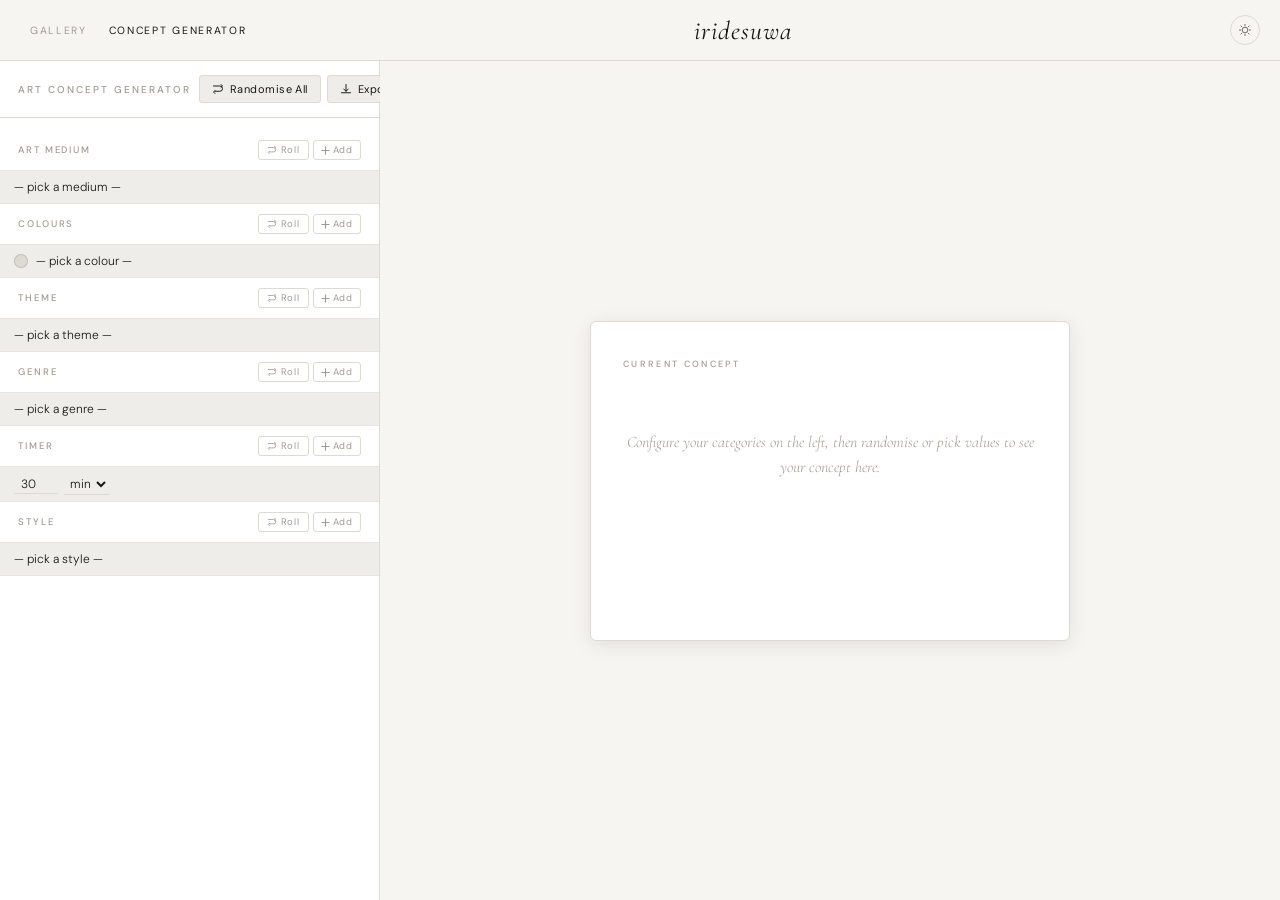
==== concept.html @ 9f4cf4e2 "Add files via upload" ====
<!DOCTYPE html>
<html lang="en" data-theme="light">
<head>
  <meta charset="UTF-8">
  <meta name="viewport" content="width=device-width, initial-scale=1.0">
  <title>iridesuwa — Art Concept Generator</title>
  <link rel="stylesheet" href="css/style.css">
  <link rel="stylesheet" href="css/concept.css">
  <link rel="preconnect" href="https://fonts.googleapis.com">
  <link rel="preconnect" href="https://fonts.gstatic.com" crossorigin>
  <link href="https://fonts.googleapis.com/css2?family=Cormorant+Garamond:ital,wght@0,300;0,400;0,500;1,300;1,400&family=DM+Sans:wght@200;300;400;500&display=swap" rel="stylesheet">
</head>
<body>

  <!-- ═══════════ HEADER ═══════════ -->
  <header class="site-header">
    <div class="header-inner">
      <nav class="site-nav">
        <a href="index.html" class="nav-link">Gallery</a>
        <a href="concept.html" class="nav-link active">Concept Generator</a>
      </nav>
      <div class="logo-wrap">
        <h1 class="site-logo">iridesuwa</h1>
      </div>
      <div class="header-actions">
        <button class="theme-btn" id="themeBtn" title="Toggle dark mode" aria-label="Toggle dark mode">
          <svg class="theme-icon sun-icon" viewBox="0 0 20 20" fill="none">
            <circle cx="10" cy="10" r="4" stroke="currentColor" stroke-width="1.2"/>
            <path d="M10 2v2M10 16v2M2 10h2M16 10h2M4.22 4.22l1.42 1.42M14.36 14.36l1.42 1.42M4.22 15.78l1.42-1.42M14.36 5.64l1.42-1.42" stroke="currentColor" stroke-width="1.2" stroke-linecap="round"/>
          </svg>
          <svg class="theme-icon moon-icon" viewBox="0 0 20 20" fill="none" style="display:none">
            <path d="M17.293 13.293A8 8 0 016.707 2.707a8.001 8.001 0 1010.586 10.586z" stroke="currentColor" stroke-width="1.2" stroke-linecap="round" stroke-linejoin="round"/>
          </svg>
        </button>
      </div>
    </div>
    <div class="header-rule"></div>
  </header>

  <!-- ═══════════ MAIN ═══════════ -->
  <main class="concept-main">

    <!-- ── LEFT: GENERATOR PANEL ── -->
    <aside class="gen-panel">
      <div class="gen-panel-header">
        <span class="gen-panel-title">Art Concept Generator</span>
        <div class="gen-header-actions">
          <button class="panel-btn sm" id="randomiseAllBtn" title="Randomise all categories">
            <svg width="12" height="12" viewBox="0 0 16 16" fill="none"><path d="M2 4h8.5a3.5 3.5 0 013.5 3.5v0a3.5 3.5 0 01-3.5 3.5H4" stroke="currentColor" stroke-width="1.3" stroke-linecap="round"/><path d="M12 2l2 2-2 2M4 10l-2 2 2 2" stroke="currentColor" stroke-width="1.3" stroke-linecap="round" stroke-linejoin="round"/></svg>
            Randomise All
          </button>
          <button class="panel-btn sm" id="downloadJsonBtn" title="Download as JSON">
            <svg width="12" height="12" viewBox="0 0 16 16" fill="none"><path d="M8 2v9M5 8l3 3 3-3" stroke="currentColor" stroke-width="1.3" stroke-linecap="round" stroke-linejoin="round"/><path d="M2 13h12" stroke="currentColor" stroke-width="1.3" stroke-linecap="round"/></svg>
            Export JSON
          </button>
        </div>
      </div>

      <div class="gen-body" id="genBody">
        <!-- Categories are rendered by JS -->
      </div>
    </aside>

    <!-- ── RIGHT: PREVIEW CARD ── -->
    <section class="concept-preview-area">
      <div class="concept-preview-card" id="previewCard">
        <div class="preview-label">Current Concept</div>
        <div class="preview-content" id="previewContent">
          <p class="preview-empty">Configure your categories on the left, then randomise or pick values to see your concept here.</p>
        </div>
        <div class="preview-timer-ring" id="previewTimerRing" style="display:none">
          <svg viewBox="0 0 100 100" class="timer-svg">
            <circle cx="50" cy="50" r="44" class="timer-track"/>
            <circle cx="50" cy="50" r="44" class="timer-fill" id="timerFill"/>
          </svg>
          <div class="timer-text" id="timerText">—</div>
        </div>
      </div>
    </section>

  </main>

  <!-- ═══════════ MEDIUM DETAIL MODAL ═══════════ -->
  <div class="modal-overlay" id="mediumDetailOverlay" style="display:none">
    <div class="modal-box medium-detail-modal">
      <div class="modal-header">
        <span class="panel-title" id="mediumDetailTitle">Medium Details</span>
        <button class="panel-close-btn" id="mediumDetailClose">
          <svg width="16" height="16" viewBox="0 0 16 16" fill="none"><path d="M2 2l12 12M14 2L2 14" stroke="currentColor" stroke-width="1.4" stroke-linecap="round"/></svg>
        </button>
      </div>
      <div class="modal-body medium-detail-body" id="mediumDetailBody">
        <!-- Injected by JS -->
      </div>
    </div>
  </div>

  <script src="js/concept.js" defer></script>
  <script>
    // Theme sync (same as main site)
    const themeBtn = document.getElementById('themeBtn');
    const html = document.documentElement;
    const sunIcon = themeBtn.querySelector('.sun-icon');
    const moonIcon = themeBtn.querySelector('.moon-icon');

    function applyTheme(t) {
      html.dataset.theme = t;
      localStorage.setItem('theme', t);
      if (t === 'dark') { sunIcon.style.display = 'none'; moonIcon.style.display = ''; }
      else { sunIcon.style.display = ''; moonIcon.style.display = 'none'; }
    }
    applyTheme(localStorage.getItem('theme') || 'light');
    themeBtn.addEventListener('click', () => applyTheme(html.dataset.theme === 'dark' ? 'light' : 'dark'));
  </script>
</body>
</html>
---- css/style.css ----
/* ═══════════════════════════════════════════════════════════
   iridesuwa — Artbook Stylesheet  v2
   Museum classic white · A4 page layout · DM Sans body font
═══════════════════════════════════════════════════════════ */

/* ─── TOKENS ─────────────────────────────────────────────── */
:root {
  --bg:           #f7f5f2;
  --bg-2:         #efede9;
  --surface:      #ffffff;
  --surface-2:    #fafaf8;
  --text:         #1a1814;
  --text-mid:     #5c5852;
  --text-faint:   #a09c95;
  --border:       #ddd9d3;
  --border-light: #e8e5e0;
  --accent:       #1a1814;
  --danger:       #b84040;
  --success:      #3a7a52;

  --shadow-sm:    0 1px 3px rgba(0,0,0,0.07);
  --shadow-md:    0 4px 20px rgba(0,0,0,0.09);
  --shadow-lg:    0 12px 48px rgba(0,0,0,0.13);
  --shadow-page:  0 8px 40px rgba(0,0,0,0.12), 0 2px 8px rgba(0,0,0,0.06);

  --font-display: 'Cormorant Garamond', 'Georgia', serif;
  --font-body:    'DM Sans', 'Helvetica Neue', sans-serif;

  --header-h:    60px;
  --nav-h:       52px;
  --radius:      3px;
  --radius-md:   6px;
  --transition:  240ms cubic-bezier(0.4, 0, 0.2, 1);

  /* A4 ratio: 210×297mm → 1:√2 */
  --a4-ratio:    1.4142;
}

[data-theme="dark"] {
  --bg:           #121110;
  --bg-2:         #1a1916;
  --surface:      #1e1c19;
  --surface-2:    #232118;
  --text:         #edeae3;
  --text-mid:     #9a968f;
  --text-faint:   #5a5650;
  --border:       #2c2a26;
  --border-light: #232120;
  --accent:       #edeae3;
  --shadow-sm:    0 1px 3px rgba(0,0,0,0.35);
  --shadow-md:    0 4px 20px rgba(0,0,0,0.55);
  --shadow-lg:    0 12px 48px rgba(0,0,0,0.75);
  --shadow-page:  0 8px 40px rgba(0,0,0,0.6), 0 2px 8px rgba(0,0,0,0.3);
}

/* ─── RESET ─────────────────────────────────────────────── */
*, *::before, *::after { box-sizing: border-box; margin: 0; padding: 0; }
html { font-size: 16px; scroll-behavior: smooth; }

body {
  font-family: var(--font-body);
  font-weight: 300;
  background: var(--bg);
  color: var(--text);
  min-height: 100dvh;
  display: flex;
  flex-direction: column;
  overflow-x: hidden;
  transition: background var(--transition), color var(--transition);
  -webkit-user-select: none;
  user-select: none;
}

img {
  display: block;
  max-width: 100%;
  -webkit-user-drag: none;
  user-drag: none;
  pointer-events: none;
}

button { cursor: pointer; font-family: var(--font-body); }
input, textarea, select { font-family: var(--font-body); }

/* ─── HEADER ─────────────────────────────────────────────── */
.site-header {
  position: sticky;
  top: 0;
  z-index: 100;
  background: var(--bg);
  transition: background var(--transition);
}

.header-inner {
  display: flex;
  align-items: center;
  height: var(--header-h);
  padding: 0 20px;
  gap: 12px;
}

.site-tagline {
  font-family: var(--font-body);
  font-size: 9.5px;
  font-weight: 400;
  letter-spacing: 0.22em;
  text-transform: uppercase;
  color: var(--text-faint);
  transition: color var(--transition);
  white-space: nowrap;
}

.logo-wrap {
  flex: 1;
  display: flex;
  align-items: center;
  justify-content: center;
  position: relative;
}

.site-logo {
  font-family: var(--font-display);
  font-size: 26px;
  font-weight: 400;
  font-style: italic;
  letter-spacing: 0.04em;
  color: var(--text);
  cursor: default;
  transition: color var(--transition);
  text-align: center;
  user-select: none;
}

.header-rule {
  height: 1px;
  background: var(--border);
  transition: background var(--transition);
}

.header-actions {
  display: flex;
  align-items: center;
  justify-content: flex-end;
  gap: 8px;
}

/* Theme toggle */
.theme-btn {
  background: none;
  border: 1px solid var(--border);
  border-radius: 50%;
  width: 30px;
  height: 30px;
  display: flex;
  align-items: center;
  justify-content: center;
  color: var(--text-mid);
  transition: all var(--transition);
}
.theme-btn:hover { border-color: var(--text-mid); color: var(--text); }
.theme-icon { width: 14px; height: 14px; }

.settings-btn {
  background: none;
  border: 1px solid var(--border);
  border-radius: 50%;
  width: 30px;
  height: 30px;
  display: flex;
  align-items: center;
  justify-content: center;
  color: var(--text-mid);
  transition: all var(--transition);
}
.settings-btn:hover { border-color: var(--text-mid); color: var(--text); }

/* ─── MAIN AREA ───────────────────────────────────────────── */
.artbook-wrap {
  flex: 1;
  display: flex;
  align-items: center;
  justify-content: center;
  padding: 20px 24px 16px;
  min-height: 0;
  overflow: hidden;
}

/* ─── STATES ─────────────────────────────────────────────── */
.loading-state, .empty-state {
  display: flex;
  align-items: center;
  justify-content: center;
  flex: 1;
}
.loading-ring {
  width: 28px;
  height: 28px;
  border: 1.5px solid var(--border);
  border-top-color: var(--text-mid);
  border-radius: 50%;
  animation: spin 0.85s linear infinite;
}
@keyframes spin { to { transform: rotate(360deg); } }

.empty-text {
  font-family: var(--font-display);
  font-style: italic;
  font-size: 20px;
  color: var(--text-faint);
}

/* ─── A4 PAGE LAYOUT ─────────────────────────────────────── */
.page-area {
  display: flex;
  flex-direction: column;
  align-items: center;
  width: 100%;
  height: 100%;
}

.page-label-row {
  width: 100%;
  max-width: var(--a4-max, 680px);
  display: flex;
  align-items: center;
  margin-bottom: 8px;
  padding-left: 2px;
}

.page-label-num {
  font-family: var(--font-body);
  font-size: 10px;
  font-weight: 400;
  letter-spacing: 0.14em;
  color: var(--text-faint);
}

/* A4 frame — maintains aspect ratio, never clips */
.a4-frame {
  background: var(--surface);
  box-shadow: var(--shadow-page);
  position: relative;
  width: 100%;
  /* A4 ratio via aspect-ratio; fallback via max dimensions */
  aspect-ratio: 1 / 1.4142;
  max-height: calc(100dvh - var(--header-h) - var(--nav-h) - 80px);
  max-width: calc((100dvh - var(--header-h) - var(--nav-h) - 80px) / 1.4142);
  transition: background var(--transition), box-shadow var(--transition);
  overflow: hidden;
}

/* Page is always sized to fill the A4 frame */
.page-stage {
  position: absolute;
  inset: 0;
}

/* ─── PAGE COMPONENT ─────────────────────────────────────── */
.art-page {
  position: absolute;
  inset: 0;
  display: flex;
  flex-direction: column;
  overflow: hidden;
  background: var(--surface);
  transition: background var(--transition);
}

.art-page.entering-forward { animation: slideInR 0.42s cubic-bezier(0.4,0,0.2,1) forwards; }
.art-page.leaving-forward  { animation: slideOutL 0.42s cubic-bezier(0.4,0,0.2,1) forwards; }
.art-page.entering-back    { animation: slideInL 0.42s cubic-bezier(0.4,0,0.2,1) forwards; }
.art-page.leaving-back     { animation: slideOutR 0.42s cubic-bezier(0.4,0,0.2,1) forwards; }

@keyframes slideOutL { from{transform:translateX(0);opacity:1} to{transform:translateX(-32px);opacity:0} }
@keyframes slideInR  { from{transform:translateX(32px);opacity:0} to{transform:translateX(0);opacity:1} }
@keyframes slideOutR { from{transform:translateX(0);opacity:1} to{transform:translateX(32px);opacity:0} }
@keyframes slideInL  { from{transform:translateX(-32px);opacity:0} to{transform:translateX(0);opacity:1} }

/* ─── LAYOUT: FLOOD ──────────────────────────────────────── */
.layout-flood { padding: 0; }
.layout-flood .artwork-flood { flex: 1; position: relative; overflow: hidden; }
.layout-flood .artwork-flood img { width: 100%; height: 100%; object-fit: cover; }
.layout-flood .flood-caption {
  position: absolute; bottom: 0; left: 0; right: 0;
  padding: 24px 28px;
  display: flex;
  flex-direction: column;
  align-items: flex-start;
  gap: 6px;
}

/* Each line gets its own tight box that hugs the text.
   JS samples the image beneath and sets --flood-fg / --flood-bg
   on the .artwork-flood element after the image loads. */
.layout-flood .flood-caption .art-title,
.layout-flood .flood-caption .art-meta {
  display: inline;
  /* box-decoration-break lets the bg wrap across line breaks */
  -webkit-box-decoration-break: clone;
  box-decoration-break: clone;
  padding: 3px 8px;
  line-height: 1.55;
  background-color: var(--flood-bg, rgba(255,255,255,0.92));
  color:            var(--flood-fg, #1a1814);
  transition: background-color 0.25s, color 0.25s;
}
.layout-flood .flood-caption .art-title {
  font-family: var(--font-display);
  font-size: clamp(15px, 2.6vw, 24px);
  font-weight: 400;
  font-style: italic;
}
.layout-flood .flood-caption .art-meta {
  font-size: 8.5px;
  font-weight: 400;
  letter-spacing: 0.2em;
  text-transform: uppercase;
}

/* ─── LAYOUT: LARGE ──────────────────────────────────────── */
.layout-large {
  align-items: center;
  justify-content: center;
  padding: clamp(20px, 5%, 48px);
  gap: 20px;
}
.layout-large .artwork-large {
  display: flex;
  flex-direction: column;
  align-items: center;
  gap: 16px;
  max-height: 100%;
  width: 100%;
  min-height: 0;
}
.layout-large .artwork-large .img-shield {
  flex: 1;
  min-height: 0;
  max-height: 78%;
  display: flex;
  align-items: center;
  justify-content: center;
}
.layout-large .artwork-large img {
  max-height: 100%;
  max-width: 100%;
  object-fit: contain;
  box-shadow: var(--shadow-md);
}
.layout-large .art-caption-block { text-align: center; flex-shrink: 0; }

/* ─── LAYOUT: MEDIUM (1–2 images) ───────────────────────── */
.layout-medium {
  padding: clamp(16px, 4%, 40px) clamp(20px, 6%, 56px);
  gap: 20px;
  justify-content: center;
}
.artwork-medium {
  display: grid;
  grid-template-columns: auto 1fr;
  gap: 20px;
  flex: 1;
  min-height: 0;
  align-items: center;
}
.artwork-medium.text-left { direction: rtl; }
.artwork-medium.text-left > * { direction: ltr; }
.artwork-medium .img-col { position: relative; min-height: 0; display: flex; flex-direction: column; align-items: center; justify-content: center; }
.artwork-medium .img-col img { max-height: 36vh; width: 100%; object-fit: contain; box-shadow: var(--shadow-sm); }
.artwork-medium .text-col { display: flex; flex-direction: column; justify-content: center; gap: 10px; padding: 4px 0; }

/* ─── LAYOUT: SMALL (1–4 images) ────────────────────────── */
.layout-small {
  padding: clamp(12px, 3%, 32px) clamp(16px, 5%, 48px);
  gap: 12px;
  justify-content: center;
}
.artwork-small {
  display: grid;
  grid-template-columns: auto 1fr;
  gap: 12px;
  flex: 1;
  min-height: 0;
  align-items: center;
}
.artwork-small.text-left { direction: rtl; }
.artwork-small.text-left > * { direction: ltr; }
.artwork-small .img-col { display: flex; flex-direction: column; align-items: center; }
.artwork-small .img-col img { max-height: 20vh; width: 100%; object-fit: contain; box-shadow: var(--shadow-sm); }
.artwork-small .text-col { display: flex; flex-direction: column; justify-content: center; gap: 6px; }

/* ─── CAPTION / META SHARED ──────────────────────────────── */
.art-title {
  font-family: var(--font-display);
  font-size: clamp(15px, 2.5vw, 22px);
  font-weight: 400;
  font-style: italic;
  color: var(--text);
  line-height: 1.2;
  transition: color var(--transition);
}
/* Smaller title for medium / small layouts */
.art-title--small {
  font-size: clamp(11px, 1.6vw, 15px);
}
.art-meta {
  font-size: 9px;
  font-weight: 400;
  letter-spacing: 0.2em;
  text-transform: uppercase;
  color: var(--text-faint);
  transition: color var(--transition);
}
.art-desc {
  font-size: clamp(10px, 1.2vw, 12px);
  font-weight: 300;
  line-height: 1.75;
  color: var(--text-mid);
  transition: color var(--transition);
}
.art-caption-block { display: flex; flex-direction: column; gap: 5px; }

/* Caption under image in medium/small — always visible */
.img-col { flex-direction: column; }
.img-col-caption {
  display: flex;
  flex-direction: column;
  gap: 3px;
  padding-top: 6px;
  text-align: center;
}

/* text-col holds description only — visible on all screen sizes */

.img-shield { position: relative; display: inline-flex; align-items: center; justify-content: center; }
.img-shield::after { content: ''; position: absolute; inset: 0; z-index: 2; cursor: default; }

/* ─── NAVIGATION ─────────────────────────────────────────── */
.book-nav {
  height: var(--nav-h);
  display: flex;
  align-items: center;
  justify-content: center;
  gap: 28px;
  border-top: 1px solid var(--border);
  background: var(--bg);
  transition: background var(--transition), border-color var(--transition);
  flex-shrink: 0;
}

.nav-arrow {
  background: none;
  border: none;
  color: var(--text-mid);
  width: 36px;
  height: 36px;
  border-radius: 50%;
  display: flex;
  align-items: center;
  justify-content: center;
  transition: color var(--transition), background var(--transition);
}
.nav-arrow:hover { color: var(--text); background: var(--bg-2); }
.nav-arrow:disabled { color: var(--border); cursor: not-allowed; background: none; }

.page-counter {
  font-family: var(--font-body);
  font-size: 11px;
  font-weight: 400;
  letter-spacing: 0.16em;
  color: var(--text-faint);
  display: flex;
  align-items: center;
  gap: 6px;
  min-width: 64px;
  justify-content: center;
}
.counter-sep { opacity: 0.4; }

/* ─── ADMIN OVERLAY ──────────────────────────────────────── */
.admin-overlay {
  display: none;
  position: fixed;
  inset: 0;
  z-index: 1000;
  background: rgba(0,0,0,0.35);
  backdrop-filter: blur(3px);
  animation: fadeIn 0.2s ease;
}
.admin-overlay.open { display: flex; align-items: flex-start; justify-content: flex-end; }
@keyframes fadeIn { from{opacity:0} to{opacity:1} }

.admin-panel {
  width: min(440px, 96vw);
  height: 100dvh;
  background: var(--surface);
  box-shadow: var(--shadow-lg);
  display: flex;
  flex-direction: column;
  animation: slideInRight 0.28s cubic-bezier(0.4,0,0.2,1);
  transition: background var(--transition);
  overflow: hidden;
}
@keyframes slideInRight { from{transform:translateX(100%)} to{transform:translateX(0)} }

.admin-screen { display: flex; flex-direction: column; height: 100%; min-height: 0; }

/* ─── PANEL HEADER ───────────────────────────────────────── */
.panel-header {
  display: flex;
  align-items: center;
  justify-content: space-between;
  padding: 18px 20px;
  border-bottom: 1px solid var(--border);
  flex-shrink: 0;
}
.panel-title {
  font-family: var(--font-display);
  font-size: 17px;
  font-weight: 400;
  font-style: italic;
  color: var(--text);
}
.panel-header-right { display: flex; align-items: center; gap: 8px; }

.panel-close-btn {
  background: none;
  border: none;
  color: var(--text-faint);
  width: 28px;
  height: 28px;
  border-radius: 50%;
  display: flex;
  align-items: center;
  justify-content: center;
  transition: all var(--transition);
}
.panel-close-btn:hover { background: var(--bg-2); color: var(--text); }

.icon-tool-btn {
  background: none;
  border: 1px solid var(--border);
  border-radius: var(--radius);
  color: var(--text-mid);
  width: 28px;
  height: 28px;
  display: flex;
  align-items: center;
  justify-content: center;
  transition: all var(--transition);
  flex-shrink: 0;
}
.icon-tool-btn:hover { border-color: var(--text-mid); color: var(--text); background: var(--bg-2); }
.icon-tool-btn.ml4 { margin-left: 4px; }

/* ─── AUTOSAVE BAR ───────────────────────────────────────── */
.autosave-bar {
  display: flex;
  align-items: center;
  gap: 6px;
  padding: 8px 20px;
  background: var(--bg-2);
  border-bottom: 1px solid var(--border-light);
  flex-shrink: 0;
  min-height: 34px;
}
.autosave-dot {
  width: 6px;
  height: 6px;
  border-radius: 50%;
  background: var(--text-faint);
  flex-shrink: 0;
  transition: background 0.3s;
}
.autosave-dot.saving { background: #c08840; animation: pulse 1s ease-in-out infinite; }
.autosave-dot.saved  { background: var(--success); }
.autosave-dot.error  { background: var(--danger); }
@keyframes pulse { 0%,100%{opacity:1} 50%{opacity:0.4} }
.autosave-label {
  font-size: 10.5px;
  font-weight: 400;
  letter-spacing: 0.06em;
  color: var(--text-faint);
}

/* ─── AUTH BODY ──────────────────────────────────────────── */
.auth-body {
  padding: 28px 24px;
  display: flex;
  flex-direction: column;
  gap: 16px;
}
.auth-intro {
  font-size: 13px;
  font-weight: 300;
  color: var(--text-mid);
  line-height: 1.6;
}
.field-group { display: flex; flex-direction: column; gap: 12px; }

.auth-error {
  font-size: 12px;
  color: var(--danger);
  min-height: 16px;
  text-align: center;
  font-weight: 400;
}

/* ─── EDITOR BODY ────────────────────────────────────────── */
.editor-body {
  flex: 1;
  display: flex;
  flex-direction: column;
  min-height: 0;
  overflow: hidden;
}

.pages-header {
  display: flex;
  align-items: center;
  justify-content: space-between;
  padding: 12px 20px;
  border-bottom: 1px solid var(--border);
  flex-shrink: 0;
}
.section-label {
  font-size: 10px;
  font-weight: 500;
  letter-spacing: 0.18em;
  text-transform: uppercase;
  color: var(--text-faint);
}

/* ─── PAGES ACCORDION ────────────────────────────────────── */
.pages-accordion {
  flex: 1;
  overflow-y: auto;
  overflow-x: hidden;
}
.pages-accordion::-webkit-scrollbar { width: 4px; }
.pages-accordion::-webkit-scrollbar-track { background: transparent; }
.pages-accordion::-webkit-scrollbar-thumb { background: var(--border); border-radius: 4px; }

/* ─── PAGE FOLDER ────────────────────────────────────────── */
.page-folder {
  border-bottom: 1px solid var(--border-light);
}

.page-folder-header {
  display: flex;
  align-items: center;
  justify-content: space-between;
  width: 100%;
  padding: 11px 16px 11px 14px;
  background: var(--bg-2);
  cursor: pointer;
  transition: background var(--transition);
  gap: 8px;
  user-select: none;
}
.page-folder-header:hover { background: var(--bg); }
.page-folder.open .page-folder-header { background: var(--surface-2); }

.pf-left { display: flex; align-items: center; gap: 8px; flex: 1; min-width: 0; }
.pf-chevron { color: var(--text-faint); transition: transform var(--transition); flex-shrink: 0; }
.page-folder.open .pf-chevron { transform: rotate(90deg); }
.pf-num {
  font-size: 12px;
  font-weight: 400;
  letter-spacing: 0.06em;
  color: var(--text-mid);
  white-space: nowrap;
}
.pf-right { display: flex; align-items: center; gap: 6px; flex-shrink: 0; }

.page-folder-body { display: none; padding: 0; }
.page-folder.open .page-folder-body { display: block; }

/* Layout select inside page folder header */
.layout-select {
  font-family: var(--font-body);
  font-size: 11px;
  font-weight: 400;
  background: var(--bg-2);
  border: 1px solid var(--border);
  border-radius: var(--radius);
  color: var(--text-mid);
  padding: 4px 6px;
  cursor: pointer;
  outline: none;
  transition: border-color var(--transition);
  max-width: 120px;
}
.layout-select:focus { border-color: var(--text-mid); }

/* Artwork rows inside folder */
.page-artworks-list {
  padding: 8px 14px 4px;
  display: flex;
  flex-direction: column;
  gap: 5px;
}

.artwork-row {
  display: flex;
  align-items: center;
  gap: 9px;
  padding: 7px 9px;
  border-radius: var(--radius);
  background: var(--bg-2);
  border: 1px solid var(--border-light);
  transition: background var(--transition);
}
.artwork-row:hover { background: var(--bg); }
.artwork-row-thumb {
  width: 38px;
  height: 30px;
  object-fit: cover;
  border-radius: 2px;
  flex-shrink: 0;
  background: var(--border-light);
}
.artwork-row-info { flex: 1; min-width: 0; overflow: hidden; }
.artwork-row-title {
  font-size: 11.5px;
  font-weight: 400;
  color: var(--text);
  white-space: nowrap;
  overflow: hidden;
  text-overflow: ellipsis;
}
.artwork-row-sub {
  font-size: 10px;
  color: var(--text-faint);
  white-space: nowrap;
  overflow: hidden;
  text-overflow: ellipsis;
  margin-top: 1px;
}

.add-artwork-btn {
  display: flex;
  align-items: center;
  justify-content: center;
  gap: 6px;
  width: calc(100% - 28px);
  margin: 6px 14px 12px;
  background: none;
  border: 1px dashed var(--border);
  border-radius: var(--radius);
  color: var(--text-faint);
  font-family: var(--font-body);
  font-size: 11px;
  font-weight: 400;
  letter-spacing: 0.06em;
  padding: 7px;
  text-align: center;
  cursor: pointer;
  transition: all var(--transition);
}
.add-artwork-btn:hover { border-color: var(--text-mid); color: var(--text-mid); background: var(--bg-2); }
.add-artwork-btn svg { color: inherit; }

/* ─── PANEL INPUTS ───────────────────────────────────────── */
.panel-input {
  background: var(--bg-2);
  border: 1px solid var(--border);
  border-radius: var(--radius);
  color: var(--text);
  font-family: var(--font-body);
  font-size: 13px;
  font-weight: 300;
  padding: 9px 12px;
  width: 100%;
  outline: none;
  transition: border-color var(--transition), background var(--transition);
}
.panel-input:focus { border-color: var(--text-mid); background: var(--surface); }
.panel-input.textarea { resize: vertical; min-height: 72px; }
select.panel-input { cursor: pointer; }

/* ─── FIELD LABEL ────────────────────────────────────────── */
.field-label {
  font-size: 10px;
  font-weight: 500;
  letter-spacing: 0.14em;
  text-transform: uppercase;
  color: var(--text-faint);
  display: flex;
  flex-direction: column;
  gap: 5px;
}

/* ─── INPUT ROW (password eye) ───────────────────────────── */
.input-row { display: flex; align-items: center; gap: 6px; }
.input-row .panel-input { flex: 1; }

.eye-btn {
  flex-shrink: 0;
  width: 34px;
  height: 34px;
  background: var(--bg-2);
  border: 1px solid var(--border);
  border-radius: var(--radius);
  color: var(--text-faint);
  display: flex;
  align-items: center;
  justify-content: center;
  transition: all var(--transition);
}
.eye-btn:hover { color: var(--text-mid); border-color: var(--text-faint); }
.eye-icon { width: 15px; height: 15px; }

/* ─── PANEL BUTTONS ──────────────────────────────────────── */
.panel-btn {
  background: var(--bg-2);
  border: 1px solid var(--border);
  border-radius: var(--radius);
  color: var(--text);
  font-family: var(--font-body);
  font-size: 12px;
  font-weight: 400;
  letter-spacing: 0.04em;
  padding: 9px 18px;
  transition: all var(--transition);
  white-space: nowrap;
  display: inline-flex;
  align-items: center;
  gap: 6px;
}
.panel-btn:hover { border-color: var(--text-mid); background: var(--bg); }
.panel-btn.primary { background: var(--text); color: var(--bg); border-color: var(--text); }
.panel-btn.primary:hover { opacity: 0.82; }
.panel-btn.danger { background: var(--danger); color: #fff; border-color: var(--danger); }
.panel-btn.danger:hover { opacity: 0.85; }
.panel-btn.sm { font-size: 11px; padding: 6px 12px; }

.icon-btn {
  background: none;
  border: none;
  color: var(--text-faint);
  width: 24px;
  height: 24px;
  border-radius: 50%;
  display: flex;
  align-items: center;
  justify-content: center;
  transition: all var(--transition);
  flex-shrink: 0;
}
.icon-btn:hover { background: var(--bg-2); color: var(--text); }

.link-btn {
  background: none;
  border: none;
  color: var(--text-mid);
  font-family: inherit;
  font-size: inherit;
  font-weight: inherit;
  text-decoration: underline;
  text-underline-offset: 2px;
  padding: 0;
  cursor: pointer;
}
.link-btn:hover { color: var(--text); }

/* ─── MODAL OVERLAY ──────────────────────────────────────── */
.modal-overlay {
  position: fixed;
  inset: 0;
  z-index: 1100;
  background: rgba(0,0,0,0.45);
  backdrop-filter: blur(5px);
  display: flex;
  align-items: center;
  justify-content: center;
  padding: 16px;
  animation: fadeIn 0.18s ease;
}

.modal-box {
  background: var(--surface);
  border-radius: var(--radius-md);
  box-shadow: var(--shadow-lg);
  animation: scaleIn 0.22s cubic-bezier(0.4,0,0.2,1);
  display: flex;
  flex-direction: column;
  max-height: 90dvh;
  overflow: hidden;
}
@keyframes scaleIn { from{transform:scale(0.96);opacity:0} to{transform:scale(1);opacity:1} }

.modal-header {
  display: flex;
  align-items: center;
  justify-content: space-between;
  padding: 18px 20px;
  border-bottom: 1px solid var(--border);
  flex-shrink: 0;
}

.modal-body {
  padding: 20px;
  overflow-y: auto;
  overflow-x: hidden;
}

.modal-footer {
  display: flex;
  align-items: center;
  justify-content: flex-end;
  gap: 8px;
  padding: 14px 20px;
  border-top: 1px solid var(--border);
  flex-shrink: 0;
}

/* ─── UPLOAD MODAL ───────────────────────────────────────── */
.upload-modal { width: min(500px, 96vw); }
.upload-body {
  padding: 20px;
  display: flex;
  flex-direction: column;
  gap: 16px;
  overflow-y: auto;
}
.upload-fields { display: flex; flex-direction: column; gap: 12px; }

/* Drop zone */
.drop-zone {
  position: relative;
  border: 1px dashed var(--border);
  border-radius: var(--radius);
  min-height: 130px;
  display: flex;
  align-items: center;
  justify-content: center;
  overflow: hidden;
  cursor: pointer;
  transition: border-color var(--transition), background var(--transition);
}
.drop-zone:hover, .drop-zone.dragover { border-color: var(--text-mid); background: var(--bg-2); }
.drop-inner { text-align: center; pointer-events: none; padding: 20px; display: flex; flex-direction: column; align-items: center; gap: 10px; }
.drop-icon { color: var(--text-faint); }
.drop-label { font-size: 12.5px; font-weight: 300; color: var(--text-mid); }
.upload-preview { width: 100%; height: 160px; object-fit: contain; background: var(--bg-2); }

/* Filename row */
.filename-row {
  display: flex;
  align-items: center;
}
.filename-row .panel-input {
  border-radius: var(--radius) 0 0 var(--radius);
  flex: 1;
  border-right: none;
}
.filename-ext {
  background: var(--bg-2);
  border: 1px solid var(--border);
  border-radius: 0;
  padding: 0 10px;
  font-size: 12px;
  color: var(--text-faint);
  height: 38px;
  display: flex;
  align-items: center;
  white-space: nowrap;
  flex-shrink: 0;
  border-right: none;
}
.filename-row .icon-tool-btn {
  border-radius: 0 var(--radius) var(--radius) 0;
  width: 38px;
  height: 38px;
  border-left: none;
  flex-shrink: 0;
}

/* Upload progress */
.upload-progress { text-align: center; display: flex; flex-direction: column; gap: 8px; }
.progress-track { height: 2px; background: var(--border); border-radius: 2px; overflow: hidden; }
.progress-fill { height: 100%; background: var(--text); border-radius: 2px; width: 0%; transition: width 0.3s ease; }
.progress-label { font-size: 11px; color: var(--text-faint); letter-spacing: 0.08em; }

/* ─── FILE VIEWER MODAL ──────────────────────────────────── */
.file-viewer-modal { width: min(680px, 96vw); }
.file-viewer-toolbar {
  display: flex;
  align-items: center;
  justify-content: space-between;
  padding: 10px 20px;
  border-bottom: 1px solid var(--border-light);
  flex-shrink: 0;
}
.fv-count { font-size: 11px; color: var(--text-faint); letter-spacing: 0.06em; }
.file-viewer-grid {
  display: grid;
  grid-template-columns: repeat(auto-fill, minmax(140px, 1fr));
  gap: 12px;
  padding: 16px 20px;
  overflow-y: auto;
  max-height: calc(90dvh - 140px);
}
.fv-loading { grid-column: 1/-1; display: flex; justify-content: center; padding: 40px; }

.fv-item {
  display: flex;
  flex-direction: column;
  gap: 6px;
  cursor: pointer;
  border-radius: var(--radius);
  padding: 8px;
  border: 1px solid var(--border-light);
  background: var(--surface-2);
  transition: all var(--transition);
}
.fv-item:hover { border-color: var(--border); background: var(--bg-2); }
.fv-thumb {
  width: 100%;
  aspect-ratio: 1;
  object-fit: cover;
  border-radius: 2px;
  background: var(--bg-2);
  pointer-events: none;
}
.fv-name {
  font-size: 10.5px;
  font-weight: 400;
  color: var(--text-mid);
  white-space: nowrap;
  overflow: hidden;
  text-overflow: ellipsis;
  text-align: center;
}
.fv-actions {
  display: flex;
  gap: 4px;
  justify-content: center;
}
.fv-action-btn {
  font-size: 10px;
  font-family: var(--font-body);
  padding: 3px 8px;
  border-radius: 3px;
  border: 1px solid var(--border);
  background: var(--bg-2);
  color: var(--text-mid);
  cursor: pointer;
  transition: all var(--transition);
  letter-spacing: 0.04em;
}
.fv-action-btn:hover { border-color: var(--text-mid); color: var(--text); background: var(--bg); }
.fv-action-btn.danger:hover { border-color: var(--danger); color: var(--danger); background: color-mix(in srgb, var(--danger) 8%, transparent); }

/* ─── EDIT ARTWORK MODAL ─────────────────────────────────── */
.edit-art-modal { width: min(420px, 96vw); }
.edit-art-body { display: flex; flex-direction: column; gap: 12px; }

/* ─── CONFIRM MODAL ──────────────────────────────────────── */
.confirm-modal { width: min(380px, 96vw); }
.confirm-text { font-size: 13.5px; font-weight: 300; line-height: 1.6; color: var(--text-mid); }
.confirm-text strong { font-weight: 500; color: var(--text); }

/* ─── EMPTY PAGE PLACEHOLDER ─────────────────────────────── */
.page-placeholder {
  display: flex;
  flex-direction: column;
  align-items: center;
  justify-content: center;
  gap: 14px;
  width: 100%;
  height: 100%;
  color: var(--text-faint);
  border: 1.5px dashed var(--border);
  margin: clamp(16px, 5%, 40px);
  width: calc(100% - clamp(32px, 10%, 80px));
  height: calc(100% - clamp(32px, 10%, 80px));
  border-radius: 2px;
  transition: border-color var(--transition), color var(--transition);
}
.page-placeholder span {
  font-family: var(--font-body);
  font-size: 11px;
  font-weight: 400;
  letter-spacing: 0.14em;
  text-transform: uppercase;
  color: var(--text-faint);
}

/* ─── RESPONSIVE ─────────────────────────────────────────── */
@media (max-width: 640px) {
  :root {
    --header-h: 52px;
    --nav-h: 46px;
  }
  .header-inner { padding: 0 14px; }
  .site-tagline { display: none; }
  .site-logo { font-size: 20px; }

  .artbook-wrap { padding: 12px 12px 8px; }

  /* Tighter padding on mobile */
  .layout-medium { padding: 20px; }
  .layout-small  { padding: 16px; }

  .admin-panel { width: 100vw; }
  .file-viewer-grid { grid-template-columns: repeat(auto-fill, minmax(110px, 1fr)); }
}


/* ─── FLOOD POSITION MODAL ───────────────────────────────── */
.flood-pos-modal {
  width: min(520px, 96vw);
}

.flood-pos-body {
  padding: 18px 20px 12px;
  display: flex;
  flex-direction: column;
  gap: 16px;
}

.flood-pos-hint {
  font-size: 12px;
  font-weight: 300;
  color: var(--text-faint);
  line-height: 1.6;
  text-align: center;
}

/* A4 preview stage — centres the A4 frame */
.flood-pos-stage {
  display: flex;
  align-items: center;
  justify-content: center;
}

/* A4 aspect-ratio frame (1 : √2) */
.flood-pos-a4 {
  position: relative;
  width: 100%;
  max-width: 340px;
  aspect-ratio: 1 / 1.4142;
  overflow: hidden;
  border-radius: 2px;
  box-shadow: var(--shadow-md);
  cursor: ew-resize;
  user-select: none;
  touch-action: none;
}

.flood-pos-img {
  position: absolute;
  inset: 0;
  width: 100%;
  height: 100%;
  object-fit: cover;
  object-position: 50% 50%;
  pointer-events: none;
  transition: object-position 0s; /* instant while dragging */
}

/* Gradient caption replica */
.flood-pos-caption {
  position: absolute;
  bottom: 0; left: 0; right: 0;
  padding: 14px 14px;
  pointer-events: none;
  display: flex;
  flex-direction: column;
  align-items: flex-start;
  gap: 4px;
}
.flood-pos-caption-title {
  display: inline;
  -webkit-box-decoration-break: clone;
  box-decoration-break: clone;
  font-family: var(--font-display);
  font-size: 13px;
  font-weight: 400;
  font-style: italic;
  padding: 2px 6px;
  line-height: 1.55;
  background-color: var(--flood-bg, rgba(255,255,255,0.92));
  color: var(--flood-fg, #1a1814);
}

/* Draggable handle — a vertical line + grip */
.flood-pos-handle {
  position: absolute;
  top: 0; bottom: 0;
  width: 2px;
  transform: translateX(-50%);
  left: 50%;                     /* JS updates this */
  pointer-events: none;
  display: flex;
  flex-direction: column;
  align-items: center;
}
.flood-pos-handle-line {
  position: absolute;
  inset: 0;
  background: rgba(255,255,255,0.7);
  box-shadow: 0 0 6px rgba(0,0,0,0.35);
}
.flood-pos-handle-grip {
  position: absolute;
  top: 50%;
  transform: translateY(-50%);
  background: #fff;
  border-radius: 20px;
  width: 32px;
  height: 44px;
  display: flex;
  align-items: center;
  justify-content: center;
  box-shadow: 0 2px 10px rgba(0,0,0,0.28);
  color: #444;
}

/* Scrubber track below the preview */
.flood-pos-readout {
  display: flex;
  align-items: center;
  gap: 10px;
}
.flood-pos-label {
  font-size: 10px;
  font-weight: 400;
  letter-spacing: 0.12em;
  text-transform: uppercase;
  color: var(--text-faint);
  white-space: nowrap;
  flex-shrink: 0;
}
.flood-pos-track {
  flex: 1;
  height: 3px;
  background: var(--border);
  border-radius: 3px;
  position: relative;
  cursor: ew-resize;
}
.flood-pos-fill {
  position: absolute;
  left: 0; top: 0; bottom: 0;
  width: 50%;
  background: var(--text);
  border-radius: 3px;
  transition: width 0s;
}
.flood-pos-knob {
  position: absolute;
  top: 50%;
  transform: translate(-50%, -50%);
  left: 50%;
  width: 14px;
  height: 14px;
  background: var(--text);
  border: 2px solid var(--surface);
  border-radius: 50%;
  box-shadow: var(--shadow-sm);
  cursor: ew-resize;
  transition: left 0s;
}

.flood-pos-pct-row {
  text-align: center;
}
.flood-pos-pct {
  font-size: 11px;
  font-weight: 400;
  letter-spacing: 0.1em;
  color: var(--text-faint);
  font-variant-numeric: tabular-nums;
}

/* Edit-position button on flood artwork rows */
.artwork-row-edit-pos {
  background: none;
  border: 1px solid var(--border);
  border-radius: var(--radius);
  color: var(--text-faint);
  font-family: var(--font-body);
  font-size: 10px;
  font-weight: 400;
  letter-spacing: 0.06em;
  padding: 3px 7px;
  cursor: pointer;
  transition: all var(--transition);
  flex-shrink: 0;
  white-space: nowrap;
}
.artwork-row-edit-pos:hover {
  border-color: var(--text-mid);
  color: var(--text-mid);
  background: var(--bg-2);
}

@media (max-width: 380px) {
  .site-tagline { display: none; }
}
---- css/concept.css ----
/* ═══════════════════════════════════════════════════════════
   concept.css — Art Concept Generator styles
   Matches iridesuwa artbook aesthetic exactly
═══════════════════════════════════════════════════════════ */

/* ─── SITE NAV (for concept page header) ─── */
.site-nav {
  display: flex;
  align-items: center;
  gap: 2px;
}
.nav-link {
  font-family: var(--font-body);
  font-size: 10.5px;
  font-weight: 400;
  letter-spacing: 0.16em;
  text-transform: uppercase;
  color: var(--text-faint);
  text-decoration: none;
  padding: 5px 10px;
  border-radius: var(--radius);
  transition: color var(--transition), background var(--transition);
  white-space: nowrap;
}
.nav-link:hover { color: var(--text-mid); background: var(--bg-2); }
.nav-link.active { color: var(--text); }

/* ─── MAIN LAYOUT ─── */
.concept-main {
  flex: 1;
  display: flex;
  gap: 0;
  min-height: 0;
  overflow: hidden;
  height: calc(100dvh - 61px); /* header height */
}

/* ─── LEFT GENERATOR PANEL ─── */
.gen-panel {
  width: 380px;
  min-width: 320px;
  max-width: 420px;
  border-right: 1px solid var(--border);
  display: flex;
  flex-direction: column;
  background: var(--surface);
  flex-shrink: 0;
}

.gen-panel-header {
  display: flex;
  align-items: center;
  justify-content: space-between;
  padding: 14px 18px;
  border-bottom: 1px solid var(--border);
  flex-shrink: 0;
  gap: 8px;
}
.gen-panel-title {
  font-size: 10px;
  font-weight: 500;
  letter-spacing: 0.2em;
  text-transform: uppercase;
  color: var(--text-faint);
  white-space: nowrap;
}
.gen-header-actions {
  display: flex;
  align-items: center;
  gap: 6px;
  flex-shrink: 0;
}

.gen-body {
  flex: 1;
  overflow-y: auto;
  overflow-x: hidden;
  padding: 12px 0;
}
.gen-body::-webkit-scrollbar { width: 4px; }
.gen-body::-webkit-scrollbar-track { background: transparent; }
.gen-body::-webkit-scrollbar-thumb { background: var(--border); border-radius: 4px; }

/* ─── CATEGORY BLOCK ─── */
.cat-block {
  border-bottom: 1px solid var(--border-light);
  padding: 0;
}

.cat-header {
  display: flex;
  align-items: center;
  justify-content: space-between;
  padding: 10px 18px;
  gap: 8px;
}

.cat-label {
  font-size: 9.5px;
  font-weight: 500;
  letter-spacing: 0.2em;
  text-transform: uppercase;
  color: var(--text-faint);
  flex: 1;
}

.cat-actions {
  display: flex;
  align-items: center;
  gap: 4px;
}

.cat-randomise-btn {
  background: none;
  border: 1px solid var(--border);
  border-radius: var(--radius);
  color: var(--text-faint);
  font-family: var(--font-body);
  font-size: 9.5px;
  font-weight: 400;
  letter-spacing: 0.08em;
  padding: 3px 8px;
  cursor: pointer;
  transition: all var(--transition);
  white-space: nowrap;
  display: inline-flex;
  align-items: center;
  gap: 4px;
}
.cat-randomise-btn:hover { border-color: var(--text-mid); color: var(--text); background: var(--bg-2); }

.cat-add-btn {
  background: none;
  border: 1px solid var(--border);
  border-radius: var(--radius);
  color: var(--text-faint);
  font-family: var(--font-body);
  font-size: 9.5px;
  font-weight: 400;
  letter-spacing: 0.08em;
  padding: 3px 7px;
  cursor: pointer;
  transition: all var(--transition);
  white-space: nowrap;
  display: inline-flex;
  align-items: center;
  gap: 3px;
}
.cat-add-btn:hover { border-color: var(--text-mid); color: var(--text); background: var(--bg-2); }

/* ─── SELECTION ROWS ─── */
.cat-selections {
  display: flex;
  flex-direction: column;
  gap: 0;
}

.cat-selection-row {
  display: flex;
  align-items: center;
  gap: 8px;
  padding: 6px 18px 6px 14px;
  background: var(--bg-2);
  border-top: 1px solid var(--border-light);
  transition: background var(--transition);
  animation: rowIn 0.18s ease;
}
@keyframes rowIn { from { opacity: 0; transform: translateY(-4px); } to { opacity: 1; transform: translateY(0); } }

.cat-selection-row:hover { background: var(--bg); }

.cat-drag-handle {
  color: var(--border);
  cursor: grab;
  flex-shrink: 0;
  display: flex;
  align-items: center;
  padding: 2px;
}
.cat-drag-handle:active { cursor: grabbing; }

/* The select / display for a chosen value */
.cat-value-select {
  flex: 1;
  font-family: var(--font-body);
  font-size: 12px;
  font-weight: 300;
  color: var(--text);
  background: transparent;
  border: none;
  outline: none;
  cursor: pointer;
  min-width: 0;
  padding: 2px 0;
  appearance: none;
  -webkit-appearance: none;
}
.cat-value-select option { background: var(--surface); color: var(--text); }

/* Timer: show as styled input */
.cat-timer-inputs {
  display: flex;
  align-items: center;
  gap: 6px;
  flex: 1;
}
.cat-timer-number {
  font-family: var(--font-body);
  font-size: 12px;
  font-weight: 300;
  color: var(--text);
  background: transparent;
  border: none;
  border-bottom: 1px solid var(--border);
  outline: none;
  width: 44px;
  padding: 2px 2px 1px;
  text-align: center;
  transition: border-color var(--transition);
}
.cat-timer-number:focus { border-color: var(--text-mid); }
.cat-timer-unit {
  font-family: var(--font-body);
  font-size: 12px;
  font-weight: 300;
  color: var(--text);
  background: transparent;
  border: none;
  border-bottom: 1px solid var(--border);
  outline: none;
  cursor: pointer;
  padding: 2px 2px 1px;
  transition: border-color var(--transition);
}
.cat-timer-unit:focus { border-color: var(--text-mid); }

/* Medium detail expand button */
.medium-info-btn {
  background: none;
  border: 1px solid var(--border);
  border-radius: 50%;
  color: var(--text-faint);
  width: 20px;
  height: 20px;
  display: inline-flex;
  align-items: center;
  justify-content: center;
  font-size: 11px;
  font-weight: 500;
  font-family: var(--font-body);
  cursor: pointer;
  transition: all var(--transition);
  flex-shrink: 0;
}
.medium-info-btn:hover { border-color: var(--text-mid); color: var(--text); background: var(--bg-2); }

/* Colour swatch preview */
.colour-swatch {
  width: 14px;
  height: 14px;
  border-radius: 50%;
  border: 1px solid rgba(0,0,0,0.12);
  flex-shrink: 0;
  transition: transform 0.15s;
}

.cat-remove-btn {
  background: none;
  border: none;
  color: var(--text-faint);
  width: 20px;
  height: 20px;
  border-radius: 50%;
  display: flex;
  align-items: center;
  justify-content: center;
  cursor: pointer;
  transition: all var(--transition);
  flex-shrink: 0;
}
.cat-remove-btn:hover { background: var(--bg-2); color: var(--danger); }

/* ─── RIGHT PREVIEW ─── */
.concept-preview-area {
  flex: 1;
  display: flex;
  align-items: center;
  justify-content: center;
  padding: 32px;
  background: var(--bg);
  overflow: auto;
}

.concept-preview-card {
  background: var(--surface);
  border: 1px solid var(--border);
  border-radius: var(--radius-md);
  box-shadow: var(--shadow-md);
  width: 100%;
  max-width: 480px;
  min-height: 320px;
  display: flex;
  flex-direction: column;
  align-items: center;
  padding: 36px 32px 28px;
  gap: 20px;
  position: relative;
}

.preview-label {
  font-size: 9px;
  font-weight: 500;
  letter-spacing: 0.26em;
  text-transform: uppercase;
  color: var(--text-faint);
  align-self: flex-start;
}

.preview-content {
  width: 100%;
  flex: 1;
  display: flex;
  flex-direction: column;
  gap: 16px;
  align-items: flex-start;
}

.preview-empty {
  font-family: var(--font-display);
  font-style: italic;
  font-size: 16px;
  color: var(--text-faint);
  text-align: center;
  line-height: 1.6;
  width: 100%;
  margin-top: 40px;
}

/* Preview item chips */
.preview-section {
  display: flex;
  flex-direction: column;
  gap: 5px;
  width: 100%;
}

.preview-section-label {
  font-size: 8.5px;
  font-weight: 500;
  letter-spacing: 0.22em;
  text-transform: uppercase;
  color: var(--text-faint);
}

.preview-chips {
  display: flex;
  flex-wrap: wrap;
  gap: 6px;
}

.preview-chip {
  display: inline-flex;
  align-items: center;
  gap: 5px;
  background: var(--bg-2);
  border: 1px solid var(--border-light);
  border-radius: 20px;
  padding: 4px 10px;
  font-size: 11.5px;
  font-weight: 300;
  color: var(--text);
  font-family: var(--font-body);
}
.preview-chip .chip-swatch {
  width: 10px;
  height: 10px;
  border-radius: 50%;
  border: 1px solid rgba(0,0,0,0.1);
  flex-shrink: 0;
}

/* Timer ring in preview */
.preview-timer-ring {
  position: relative;
  width: 80px;
  height: 80px;
  margin-top: 8px;
  flex-shrink: 0;
}
.timer-svg {
  width: 80px;
  height: 80px;
  transform: rotate(-90deg);
}
.timer-track {
  fill: none;
  stroke: var(--border);
  stroke-width: 5;
}
.timer-fill {
  fill: none;
  stroke: var(--text);
  stroke-width: 5;
  stroke-linecap: round;
  stroke-dasharray: 276.46;
  stroke-dashoffset: 0;
  transition: stroke-dashoffset 0.4s ease;
}
.timer-text {
  position: absolute;
  inset: 0;
  display: flex;
  align-items: center;
  justify-content: center;
  font-family: var(--font-display);
  font-size: 13px;
  font-weight: 300;
  color: var(--text);
  text-align: center;
  line-height: 1.2;
}

/* ─── MEDIUM DETAIL MODAL ─── */
.medium-detail-modal {
  width: min(560px, 96vw);
  max-height: 80dvh;
}

.medium-detail-body {
  display: flex;
  flex-direction: column;
  gap: 0;
  padding: 0;
  overflow-y: auto;
}

.medium-detail-row {
  display: flex;
  align-items: flex-start;
  gap: 16px;
  padding: 12px 20px;
  border-bottom: 1px solid var(--border-light);
  transition: background var(--transition);
}
.medium-detail-row:last-child { border-bottom: none; }
.medium-detail-row:hover { background: var(--bg-2); }

.medium-detail-col-label {
  font-size: 9.5px;
  font-weight: 500;
  letter-spacing: 0.16em;
  text-transform: uppercase;
  color: var(--text-faint);
  min-width: 130px;
  flex-shrink: 0;
  padding-top: 1px;
}

.medium-detail-col-value {
  font-size: 12.5px;
  font-weight: 300;
  color: var(--text);
  line-height: 1.55;
  flex: 1;
}

/* ─── ICON TOOL BTN (used in panel) ─── */
.icon-tool-btn {
  background: var(--bg-2);
  border: 1px solid var(--border);
  border-radius: var(--radius);
  color: var(--text-faint);
  width: 30px;
  height: 30px;
  display: flex;
  align-items: center;
  justify-content: center;
  cursor: pointer;
  transition: all var(--transition);
  flex-shrink: 0;
}
.icon-tool-btn:hover { border-color: var(--text-mid); color: var(--text); background: var(--bg); }

/* ─── RESPONSIVE ─── */
@media (max-width: 640px) {
  .concept-main {
    flex-direction: column;
    height: auto;
    overflow: auto;
  }
  .gen-panel {
    width: 100%;
    max-width: 100%;
    min-width: 0;
    border-right: none;
    border-bottom: 1px solid var(--border);
  }
  .concept-preview-area {
    padding: 20px 16px;
  }
}

/* ─── PAGE SETTINGS SECTION IN ADMIN (injected into edit modal) ─── */
.art-concept-settings {
  border-top: 1px solid var(--border-light);
  padding-top: 14px;
  margin-top: 6px;
}

.art-concept-settings-header {
  display: flex;
  align-items: center;
  justify-content: space-between;
  margin-bottom: 10px;
  gap: 8px;
}

.art-concept-settings-label {
  font-size: 9.5px;
  font-weight: 500;
  letter-spacing: 0.18em;
  text-transform: uppercase;
  color: var(--text-faint);
}

.art-concept-settings-actions {
  display: flex;
  align-items: center;
  gap: 5px;
}

.concept-cat-mini {
  display: flex;
  flex-direction: column;
  gap: 8px;
}

.concept-cat-mini-block {
  display: flex;
  flex-direction: column;
  gap: 3px;
}

.concept-cat-mini-label {
  font-size: 9px;
  font-weight: 500;
  letter-spacing: 0.16em;
  text-transform: uppercase;
  color: var(--text-faint);
}

.concept-cat-mini-rows {
  display: flex;
  flex-direction: column;
  gap: 3px;
}

.concept-mini-row {
  display: flex;
  align-items: center;
  gap: 6px;
}

.concept-mini-select {
  flex: 1;
  font-family: var(--font-body);
  font-size: 12px;
  font-weight: 300;
  color: var(--text);
  background: var(--bg-2);
  border: 1px solid var(--border);
  border-radius: var(--radius);
  outline: none;
  padding: 5px 8px;
  cursor: pointer;
  transition: border-color var(--transition);
}
.concept-mini-select:focus { border-color: var(--text-mid); }

.concept-mini-add-btn {
  background: none;
  border: 1px dashed var(--border);
  border-radius: var(--radius);
  color: var(--text-faint);
  font-family: var(--font-body);
  font-size: 10px;
  padding: 4px 8px;
  cursor: pointer;
  transition: all var(--transition);
  width: 100%;
  text-align: center;
}
.concept-mini-add-btn:hover { border-color: var(--text-mid); color: var(--text-mid); }
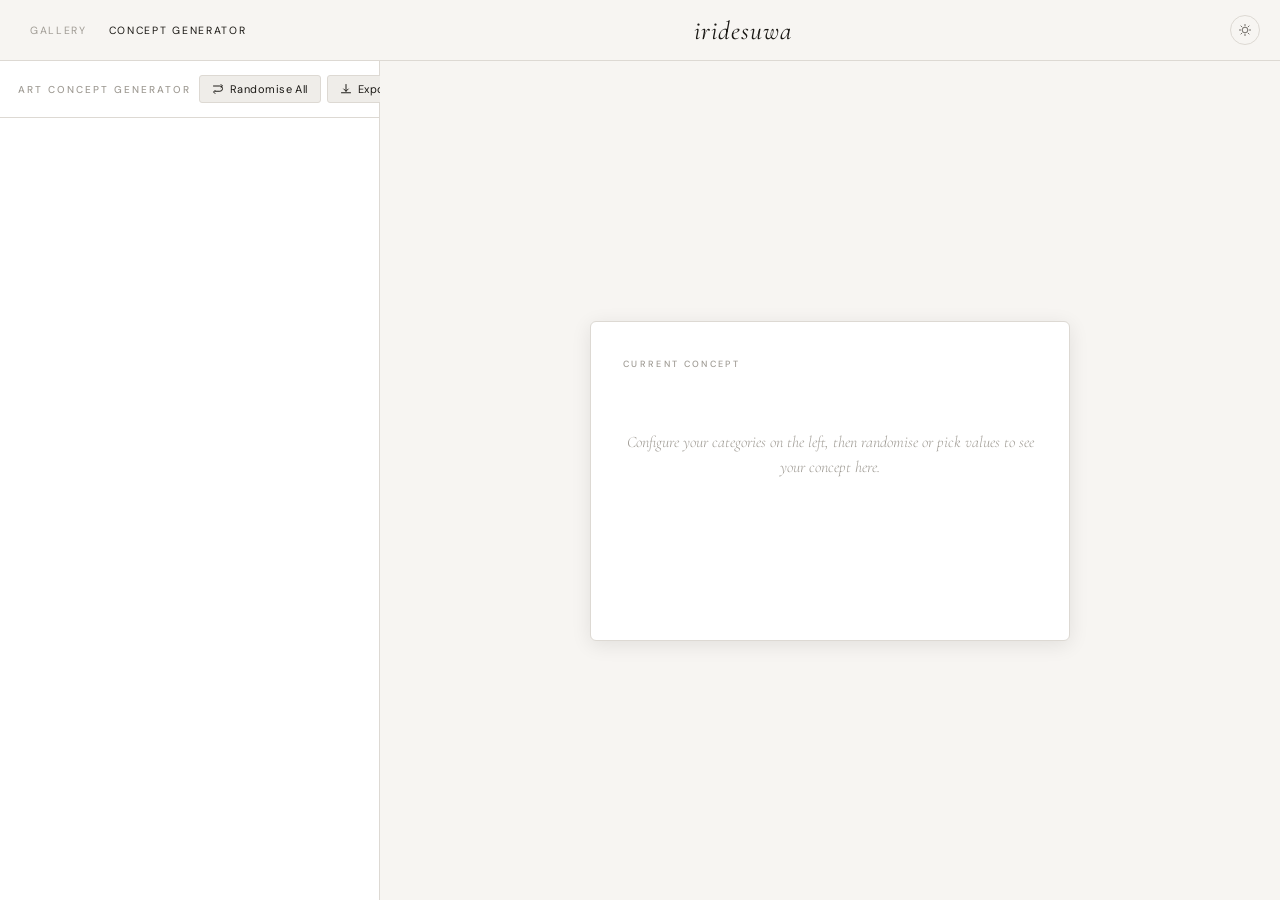
==== commit 068bd0ea: "Rename medium detail modal to compare drawer" ====
--- a/concept.html
+++ b/concept.html
@@ -80,17 +80,17 @@
 
   </main>
 
-  <!-- ═══════════ MEDIUM DETAIL MODAL ═══════════ -->
+  <!-- ═══════════ MEDIUM DETAIL COMPARE DRAWER ═══════════ -->
   <div class="modal-overlay" id="mediumDetailOverlay" style="display:none">
-    <div class="modal-box medium-detail-modal">
-      <div class="modal-header">
-        <span class="panel-title" id="mediumDetailTitle">Medium Details</span>
+    <div class="modal-box compare-drawer">
+      <div class="compare-drawer-topbar">
+        <span class="compare-drawer-title">Medium Details</span>
         <button class="panel-close-btn" id="mediumDetailClose">
           <svg width="16" height="16" viewBox="0 0 16 16" fill="none"><path d="M2 2l12 12M14 2L2 14" stroke="currentColor" stroke-width="1.4" stroke-linecap="round"/></svg>
         </button>
       </div>
-      <div class="modal-body medium-detail-body" id="mediumDetailBody">
-        <!-- Injected by JS -->
+      <div class="medium-detail-inner" id="mediumDetailInner">
+        <!-- Rendered by JS -->
       </div>
     </div>
   </div>
--- a/css/style.css
+++ b/css/style.css
@@ -305,16 +305,16 @@
   transition: background-color 0.25s, color 0.25s;
 }
 .layout-flood .flood-caption .art-title {
-  font-family: var(--font-display);
+  font-family: var(--font-body);
   font-size: clamp(15px, 2.6vw, 24px);
   font-weight: 400;
-  font-style: italic;
+  font-style: normal;
 }
 .layout-flood .flood-caption .art-meta {
   font-size: 8.5px;
   font-weight: 400;
-  letter-spacing: 0.2em;
-  text-transform: uppercase;
+  font-style: normal;
+  letter-spacing: 0.12em;
 }
 
 /* ─── LAYOUT: LARGE ──────────────────────────────────────── */
@@ -357,7 +357,7 @@
 }
 .artwork-medium {
   display: grid;
-  grid-template-columns: auto 1fr;
+  grid-template-columns: var(--split-img, 50%) var(--split-txt, 50%);
   gap: 20px;
   flex: 1;
   min-height: 0;
@@ -377,7 +377,7 @@
 }
 .artwork-small {
   display: grid;
-  grid-template-columns: auto 1fr;
+  grid-template-columns: var(--split-img, 50%) var(--split-txt, 50%);
   gap: 12px;
   flex: 1;
   min-height: 0;
@@ -391,10 +391,10 @@
 
 /* ─── CAPTION / META SHARED ──────────────────────────────── */
 .art-title {
-  font-family: var(--font-display);
+  font-family: var(--font-body);
   font-size: clamp(15px, 2.5vw, 22px);
   font-weight: 400;
-  font-style: italic;
+  font-style: normal;
   color: var(--text);
   line-height: 1.2;
   transition: color var(--transition);
@@ -406,8 +406,8 @@
 .art-meta {
   font-size: 9px;
   font-weight: 400;
-  letter-spacing: 0.2em;
-  text-transform: uppercase;
+  font-style: normal;
+  letter-spacing: 0.12em;
   color: var(--text-faint);
   transition: color var(--transition);
 }
@@ -1088,6 +1088,97 @@
   color: var(--text-faint);
 }
 
+
+/* ─── ART CONCEPT LINE ───────────────────────────────────── */
+/* Inline comma-separated concept subtitle, styled like a secondary
+   title — display font, italic, faint. Sits under the title on large
+   layouts, and leads the text column on medium/small layouts. */
+.art-concept-line {
+  font-family: var(--font-body);
+  font-style: italic;
+  font-weight: 300;
+  color: var(--text-faint);
+  line-height: 1.4;
+  transition: color var(--transition);
+  /* Allow up to ~2 lines then clip gracefully */
+  display: -webkit-box;
+  -webkit-line-clamp: 2;
+  -webkit-box-orient: vertical;
+  overflow: hidden;
+}
+/* Large layout — sits between title and date, slightly smaller than title */
+.art-concept-line--full {
+  font-size: clamp(10px, 1.5vw, 14px);
+  letter-spacing: 0.01em;
+  margin-bottom: 1px;
+}
+/* Medium/small — leads text column, compact */
+.art-concept-line--short {
+  font-size: clamp(8.5px, 1.1vw, 11px);
+  letter-spacing: 0.01em;
+  margin-bottom: 3px;
+}
+
+/* ─── SPLIT RATIO SLIDER ─────────────────────────────────── */
+.split-ratio-wrap {
+  display: flex;
+  flex-direction: column;
+  gap: 6px;
+  padding: 10px 0 2px;
+  border-top: 1px solid var(--border-light);
+  margin-top: 2px;
+}
+.split-ratio-label-row {
+  display: flex;
+  align-items: center;
+  justify-content: space-between;
+}
+.split-ratio-label {
+  font-size: 10.5px;
+  font-weight: 400;
+  color: var(--text-mid);
+  letter-spacing: 0.04em;
+}
+.split-ratio-pct {
+  font-size: 10px;
+  font-weight: 400;
+  color: var(--text-faint);
+  letter-spacing: 0.06em;
+  font-variant-numeric: tabular-nums;
+}
+.split-ratio-slider {
+  -webkit-appearance: none;
+  appearance: none;
+  width: 100%;
+  height: 3px;
+  border-radius: 3px;
+  background: var(--border);
+  outline: none;
+  cursor: ew-resize;
+  transition: background var(--transition);
+}
+.split-ratio-slider::-webkit-slider-thumb {
+  -webkit-appearance: none;
+  appearance: none;
+  width: 14px;
+  height: 14px;
+  border-radius: 50%;
+  background: var(--text);
+  border: 2px solid var(--surface);
+  box-shadow: var(--shadow-sm);
+  cursor: ew-resize;
+  transition: background var(--transition);
+}
+.split-ratio-slider::-moz-range-thumb {
+  width: 14px;
+  height: 14px;
+  border-radius: 50%;
+  background: var(--text);
+  border: 2px solid var(--surface);
+  box-shadow: var(--shadow-sm);
+  cursor: ew-resize;
+}
+
 /* ─── RESPONSIVE ─────────────────────────────────────────── */
 @media (max-width: 640px) {
   :root {
--- a/css/concept.css
+++ b/css/concept.css
@@ -420,18 +420,190 @@
   line-height: 1.2;
 }
 
-/* ─── MEDIUM DETAIL MODAL ─── */
-.medium-detail-modal {
-  width: min(560px, 96vw);
-  max-height: 80dvh;
-}
-
-.medium-detail-body {
-  display: flex;
-  flex-direction: column;
-  gap: 0;
+/* ─── COMPARE DRAWER ─── */
+.compare-drawer {
+  width: min(900px, 96vw);
+  max-height: 88dvh;
+  display: flex;
+  flex-direction: column;
   padding: 0;
+  overflow: hidden;
+}
+
+.compare-drawer-topbar {
+  display: flex;
+  align-items: center;
+  justify-content: space-between;
+  padding: 13px 18px 12px;
+  border-bottom: 1px solid var(--border);
+  flex-shrink: 0;
+}
+
+.compare-drawer-title {
+  font-size: 10px;
+  font-weight: 500;
+  letter-spacing: 0.2em;
+  text-transform: uppercase;
+  color: var(--text-faint);
+}
+
+.medium-detail-inner {
+  display: flex;
+  flex-direction: row;
+  flex: 1;
+  min-height: 0;
+  overflow: hidden;
+}
+
+/* ── Individual pane ── */
+.compare-pane {
+  display: flex;
+  flex-direction: column;
+  min-width: 0;
+  overflow: hidden;
+}
+
+.compare-pane--full  { flex: 1; }
+.compare-pane--half  { flex: 1; min-width: 0; }
+
+.compare-pane-header {
+  display: flex;
+  align-items: center;
+  gap: 8px;
+  padding: 10px 14px;
+  border-bottom: 1px solid var(--border-light);
+  flex-shrink: 0;
+  background: var(--surface);
+}
+
+.compare-medium-select {
+  flex: 1;
+  font-family: var(--font-body);
+  font-size: 12px;
+  font-weight: 300;
+  color: var(--text);
+  background: var(--bg-2);
+  border: 1px solid var(--border);
+  border-radius: var(--radius);
+  outline: none;
+  padding: 5px 8px;
+  cursor: pointer;
+  transition: border-color var(--transition);
+  min-width: 0;
+}
+.compare-medium-select:focus { border-color: var(--text-mid); }
+
+.compare-pane-body {
+  flex: 1;
   overflow-y: auto;
+  overflow-x: hidden;
+}
+.compare-pane-body::-webkit-scrollbar { width: 4px; }
+.compare-pane-body::-webkit-scrollbar-track { background: transparent; }
+.compare-pane-body::-webkit-scrollbar-thumb { background: var(--border); border-radius: 4px; }
+
+.compare-pane-content {
+  display: flex;
+  flex-direction: column;
+}
+
+.compare-pane-empty {
+  font-family: var(--font-display);
+  font-style: italic;
+  font-size: 14px;
+  color: var(--text-faint);
+  text-align: center;
+  padding: 40px 20px;
+  line-height: 1.6;
+}
+
+/* ── Plus button (add compare pane) ── */
+.compare-add-btn {
+  flex-shrink: 0;
+  width: 26px;
+  height: 26px;
+  border-radius: 50%;
+  border: 1px solid var(--border);
+  background: none;
+  color: var(--text-faint);
+  display: flex;
+  align-items: center;
+  justify-content: center;
+  cursor: pointer;
+  transition: all var(--transition);
+}
+.compare-add-btn:hover {
+  border-color: var(--text-mid);
+  color: var(--text);
+  background: var(--bg-2);
+}
+
+/* ── Close right pane button ── */
+.compare-close-right-btn {
+  flex-shrink: 0;
+  width: 22px;
+  height: 22px;
+  border-radius: 50%;
+  border: 1px solid var(--border);
+  background: none;
+  color: var(--text-faint);
+  display: flex;
+  align-items: center;
+  justify-content: center;
+  cursor: pointer;
+  transition: all var(--transition);
+}
+.compare-close-right-btn:hover {
+  border-color: var(--text-mid);
+  color: var(--text);
+  background: var(--bg-2);
+}
+
+/* ── Vertical divider between panes ── */
+.compare-divider {
+  width: 1px;
+  background: var(--border);
+  flex-shrink: 0;
+  align-self: stretch;
+}
+
+/* ── Responsive: two panes too tight — stack vertically or scroll ── */
+@media (max-width: 640px) {
+  .compare-drawer {
+    width: 100vw;
+    max-height: 90dvh;
+    border-radius: var(--radius-md) var(--radius-md) 0 0;
+    position: fixed;
+    bottom: 0;
+    left: 0;
+    margin: 0;
+  }
+
+  .medium-detail-inner {
+    flex-direction: row;    /* side by side */
+    overflow-x: auto;       /* horizontal scroll if needed */
+    scroll-snap-type: x mandatory;
+    -webkit-overflow-scrolling: touch;
+  }
+
+  .compare-pane {
+    scroll-snap-align: start;
+    min-width: min(320px, 85vw);
+    max-width: min(320px, 85vw);
+    border-right: 1px solid var(--border-light);
+  }
+
+  .compare-pane:last-child { border-right: none; }
+
+  .compare-pane-body {
+    overflow-y: auto;
+    overflow-x: hidden;
+  }
+
+  .modal-overlay:has(.compare-drawer) {
+    align-items: flex-end;
+    padding: 0;
+  }
 }
 
 .medium-detail-row {
@@ -591,3 +763,255 @@
   text-align: center;
 }
 .concept-mini-add-btn:hover { border-color: var(--text-mid); color: var(--text-mid); }
+
+/* ═══════════════════════════════════════════════════════════
+   BRUSH SHAPE REFERENCE SECTION
+═══════════════════════════════════════════════════════════ */
+
+.brush-shape-section {
+  background: var(--bg);
+  border-top: 1px solid var(--border);
+  padding: 48px 0 64px;
+}
+
+/* ── Section Header ── */
+.brush-shape-header {
+  display: flex;
+  align-items: flex-start;
+  justify-content: space-between;
+  gap: 20px;
+  padding: 0 48px 32px;
+  max-width: 1280px;
+  margin: 0 auto;
+}
+
+.brush-shape-title {
+  font-family: var(--font-display);
+  font-size: 26px;
+  font-weight: 300;
+  font-style: italic;
+  color: var(--text);
+  letter-spacing: 0.01em;
+  margin-bottom: 6px;
+}
+
+.brush-shape-sub {
+  font-family: var(--font-body);
+  font-size: 11px;
+  font-weight: 300;
+  color: var(--text-faint);
+  letter-spacing: 0.06em;
+}
+
+.brush-dl-all-btn {
+  flex-shrink: 0;
+  margin-top: 4px;
+}
+
+/* ── Grid ── */
+.brush-shape-grid {
+  display: grid;
+  grid-template-columns: repeat(auto-fill, minmax(160px, 1fr));
+  gap: 1px;
+  background: var(--border-light);
+  border-top: 1px solid var(--border-light);
+  border-bottom: 1px solid var(--border-light);
+  max-width: 1280px;
+  margin: 0 auto;
+}
+
+.brush-shape-card {
+  background: var(--surface);
+  display: flex;
+  flex-direction: column;
+  align-items: center;
+  cursor: pointer;
+  transition: background var(--transition);
+  position: relative;
+  overflow: hidden;
+}
+
+.brush-shape-card:hover {
+  background: var(--bg-2);
+}
+
+.brush-shape-card:hover .brush-shape-dl-icon {
+  opacity: 1;
+}
+
+.brush-thumb-canvas {
+  width: 100%;
+  aspect-ratio: 1;
+  display: block;
+  image-rendering: crisp-edges;
+}
+
+.brush-shape-card-info {
+  display: flex;
+  align-items: center;
+  justify-content: space-between;
+  width: 100%;
+  padding: 8px 12px 10px;
+  border-top: 1px solid var(--border-light);
+}
+
+.brush-shape-card-label {
+  font-family: var(--font-body);
+  font-size: 9.5px;
+  font-weight: 400;
+  letter-spacing: 0.12em;
+  text-transform: uppercase;
+  color: var(--text-faint);
+}
+
+.brush-shape-dl-icon {
+  color: var(--text-faint);
+  opacity: 0;
+  transition: opacity var(--transition);
+  display: flex;
+  align-items: center;
+}
+
+/* ── Divider ── */
+.brush-shape-divider {
+  max-width: 1280px;
+  margin: 48px auto 0;
+  padding: 0 48px;
+  border-top: 1px solid var(--border-light);
+}
+
+/* ── Brush Chooser ── */
+.brush-chooser-wrap {
+  max-width: 1280px;
+  margin: 0 auto;
+  padding: 0 48px;
+}
+
+.brush-chooser-header {
+  display: flex;
+  align-items: center;
+  justify-content: space-between;
+  gap: 12px;
+  padding: 32px 0 24px;
+}
+
+.brush-chooser-title {
+  font-size: 10px;
+  font-weight: 500;
+  letter-spacing: 0.2em;
+  text-transform: uppercase;
+  color: var(--text-faint);
+  white-space: nowrap;
+}
+
+.brush-chooser-actions {
+  display: flex;
+  align-items: center;
+  gap: 8px;
+}
+
+.chooser-copy-btn {
+  display: flex;
+  align-items: center;
+  justify-content: center;
+  width: 28px;
+  height: 28px;
+  padding: 0;
+  border: 1px solid var(--border);
+  border-radius: var(--radius);
+  background: transparent;
+  color: var(--text-mid);
+  cursor: pointer;
+  transition: border-color var(--transition), color var(--transition), background var(--transition);
+  flex-shrink: 0;
+}
+.chooser-copy-btn:hover { border-color: var(--text-mid); color: var(--text); background: var(--bg-2); }
+.chooser-copy-btn.copied { border-color: var(--text-mid); color: var(--text); }
+
+.brush-medium-select {
+  font-family: var(--font-body);
+  font-size: 12px;
+  font-weight: 300;
+  color: var(--text);
+  background: var(--surface);
+  border: 1px solid var(--border);
+  border-radius: var(--radius);
+  outline: none;
+  padding: 6px 10px;
+  cursor: pointer;
+  transition: border-color var(--transition);
+  min-width: 240px;
+}
+.brush-medium-select:focus { border-color: var(--text-mid); }
+
+.brush-chooser-preview {
+  background: var(--surface);
+  border: 1px solid var(--border-light);
+  border-radius: var(--radius-md);
+  display: flex;
+  flex-direction: column;
+  align-items: center;
+  justify-content: center;
+  min-height: 420px;
+  padding: 40px;
+  gap: 24px;
+}
+
+.brush-chooser-empty {
+  font-family: var(--font-body);
+  font-size: 12px;
+  font-weight: 300;
+  color: var(--text-faint);
+  letter-spacing: 0.04em;
+  text-align: center;
+}
+
+.brush-chooser-canvas {
+  width: 320px;
+  height: 320px;
+  border-radius: var(--radius);
+  image-rendering: crisp-edges;
+}
+
+.brush-chooser-meta {
+  display: flex;
+  flex-direction: column;
+  align-items: center;
+  gap: 6px;
+  text-align: center;
+}
+
+.brush-chooser-shape-name {
+  font-family: var(--font-display);
+  font-size: 18px;
+  font-weight: 300;
+  font-style: italic;
+  color: var(--text);
+  letter-spacing: 0.02em;
+}
+
+.brush-chooser-shape-desc {
+  font-family: var(--font-body);
+  font-size: 11px;
+  font-weight: 300;
+  color: var(--text-faint);
+  letter-spacing: 0.04em;
+  max-width: 380px;
+  line-height: 1.6;
+}
+
+/* ── Responsive ── */
+@media (max-width: 700px) {
+  .brush-shape-header,
+  .brush-chooser-wrap,
+  .brush-shape-divider { padding: 0 20px; }
+  .brush-shape-header { padding-bottom: 24px; }
+  .brush-shape-grid { grid-template-columns: repeat(auto-fill, minmax(130px, 1fr)); }
+  .brush-medium-select { min-width: 160px; }
+  .brush-chooser-canvas { width: 240px; height: 240px; }
+}
+
+/* Allow page to scroll vertically so brush section is reachable */
+body:has(.brush-shape-section) {
+  overflow-y: auto;
+}
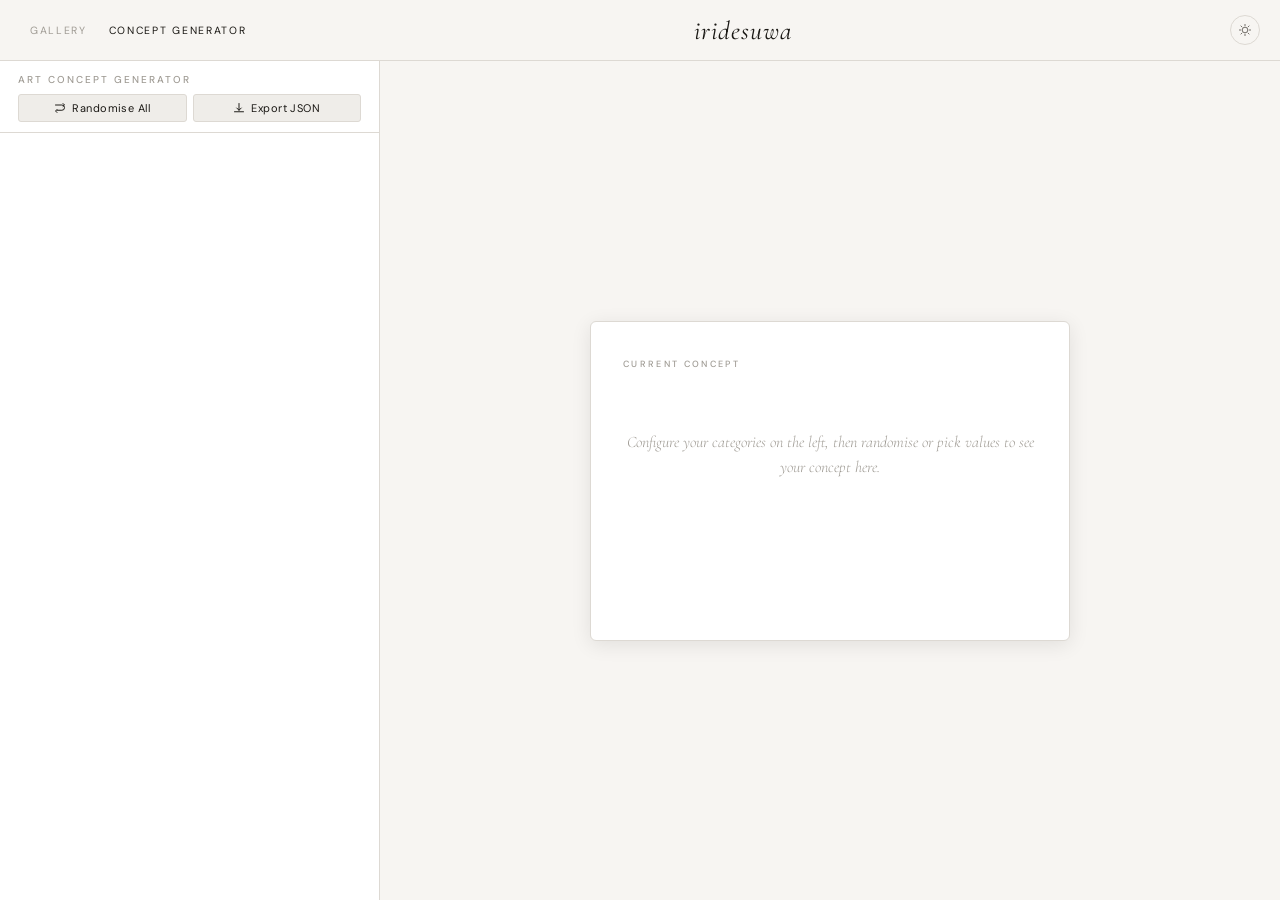
==== commit c4c0985a: "Add files via upload" ====
--- a/concept.html
+++ b/concept.html
@@ -80,17 +80,17 @@
 
   </main>
 
-  <!-- ═══════════ MEDIUM DETAIL COMPARE DRAWER ═══════════ -->
+  <!-- ═══════════ MEDIUM DETAIL MODAL ═══════════ -->
   <div class="modal-overlay" id="mediumDetailOverlay" style="display:none">
-    <div class="modal-box compare-drawer">
-      <div class="compare-drawer-topbar">
-        <span class="compare-drawer-title">Medium Details</span>
+    <div class="modal-box medium-detail-modal">
+      <div class="modal-header">
+        <span class="panel-title" id="mediumDetailTitle">Medium Details</span>
         <button class="panel-close-btn" id="mediumDetailClose">
           <svg width="16" height="16" viewBox="0 0 16 16" fill="none"><path d="M2 2l12 12M14 2L2 14" stroke="currentColor" stroke-width="1.4" stroke-linecap="round"/></svg>
         </button>
       </div>
-      <div class="medium-detail-inner" id="mediumDetailInner">
-        <!-- Rendered by JS -->
+      <div class="modal-body medium-detail-body" id="mediumDetailBody">
+        <!-- Injected by JS -->
       </div>
     </div>
   </div>
--- a/css/concept.css
+++ b/css/concept.css
@@ -49,9 +49,9 @@
 
 .gen-panel-header {
   display: flex;
-  align-items: center;
-  justify-content: space-between;
-  padding: 14px 18px;
+  flex-direction: column;
+  align-items: flex-start;
+  padding: 12px 18px 10px;
   border-bottom: 1px solid var(--border);
   flex-shrink: 0;
   gap: 8px;
@@ -69,6 +69,11 @@
   align-items: center;
   gap: 6px;
   flex-shrink: 0;
+  width: 100%;
+}
+.gen-header-actions .panel-btn.sm {
+  flex: 1;
+  justify-content: center;
 }
 
 .gen-body {
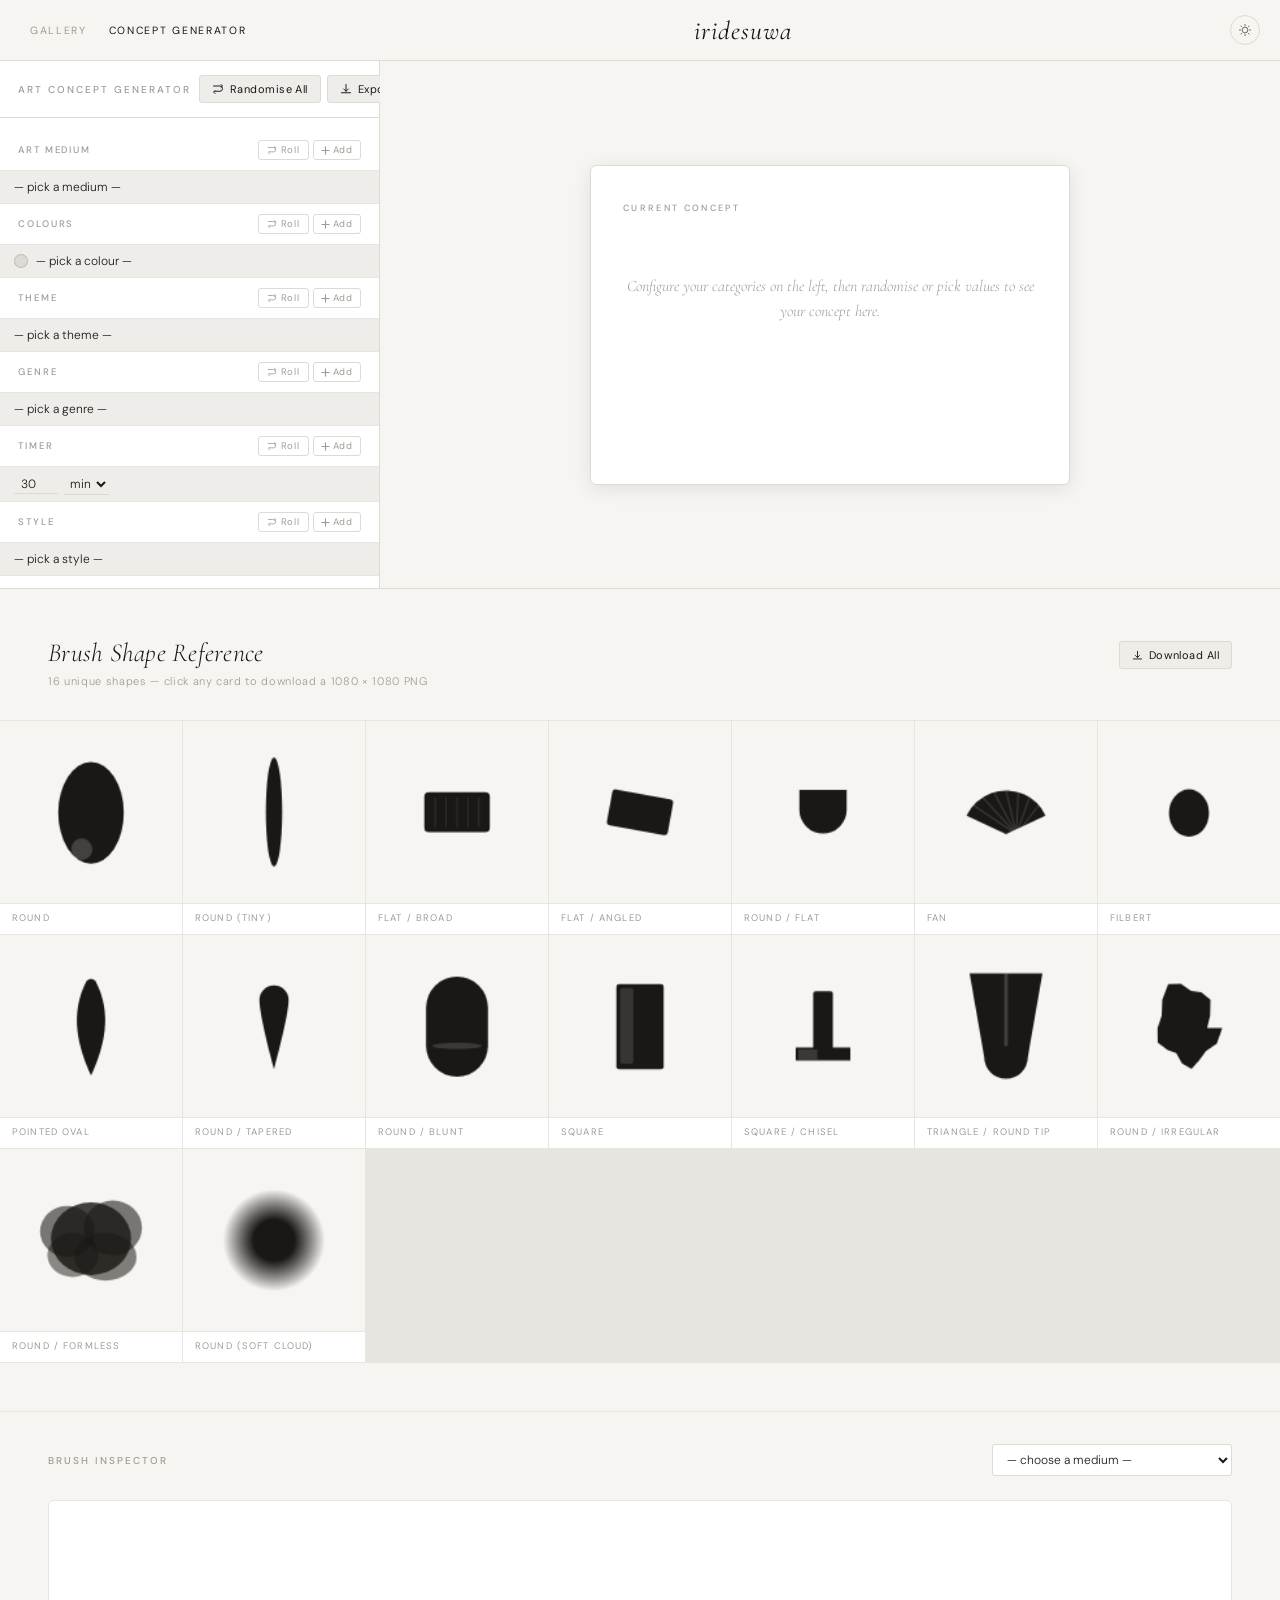
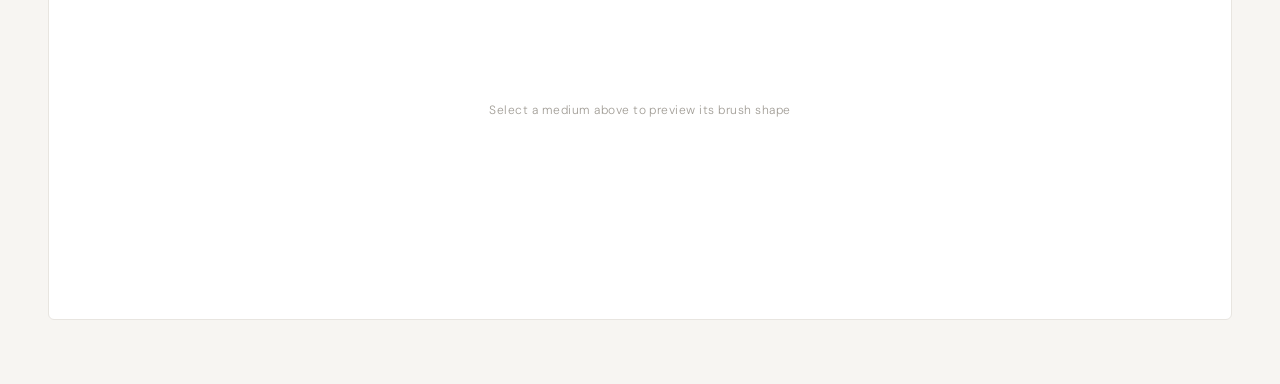
==== commit be28888d: "Add files via upload" ====
--- a/concept.html
+++ b/concept.html
@@ -82,16 +82,45 @@
 
   <!-- ═══════════ MEDIUM DETAIL MODAL ═══════════ -->
   <div class="modal-overlay" id="mediumDetailOverlay" style="display:none">
-    <div class="modal-box medium-detail-modal">
-      <div class="modal-header">
-        <span class="panel-title" id="mediumDetailTitle">Medium Details</span>
-        <button class="panel-close-btn" id="mediumDetailClose">
-          <svg width="16" height="16" viewBox="0 0 16 16" fill="none"><path d="M2 2l12 12M14 2L2 14" stroke="currentColor" stroke-width="1.4" stroke-linecap="round"/></svg>
-        </button>
+    <div class="medium-detail-modal-row">
+
+      <!-- LEFT: comparison panel (hidden until (+) clicked) -->
+      <div class="medium-compare-panel" id="mediumComparePanel" style="display:none">
+        <div class="modal-header">
+          <span class="panel-title medium-compare-title">Compare with…</span>
+          <button class="panel-close-btn" id="mediumCompareClose" title="Close comparison">
+            <svg width="16" height="16" viewBox="0 0 16 16" fill="none"><path d="M2 2l12 12M14 2L2 14" stroke="currentColor" stroke-width="1.4" stroke-linecap="round"/></svg>
+          </button>
+        </div>
+        <div class="medium-compare-select-wrap">
+          <select class="cat-value-select medium-compare-select" id="mediumCompareSelect">
+            <option value="">— choose a medium to compare —</option>
+          </select>
+        </div>
+        <div class="modal-body medium-detail-body" id="mediumCompareBody">
+          <p class="medium-compare-empty">Select a medium above to see its details side by side.</p>
+        </div>
       </div>
-      <div class="modal-body medium-detail-body" id="mediumDetailBody">
-        <!-- Injected by JS -->
+
+      <!-- RIGHT: primary detail panel -->
+      <div class="modal-box medium-detail-modal" id="mediumDetailModal">
+        <div class="modal-header">
+          <div class="medium-detail-header-left">
+            <!-- (+) compare button — appears when a medium is loaded -->
+            <button class="medium-compare-open-btn" id="mediumCompareOpenBtn" title="Compare with another medium" style="display:none">
+              <svg width="10" height="10" viewBox="0 0 10 10" fill="none"><path d="M5 1v8M1 5h8" stroke="currentColor" stroke-width="1.3" stroke-linecap="round"/></svg>
+            </button>
+            <span class="panel-title" id="mediumDetailTitle">Medium Details</span>
+          </div>
+          <button class="panel-close-btn" id="mediumDetailClose">
+            <svg width="16" height="16" viewBox="0 0 16 16" fill="none"><path d="M2 2l12 12M14 2L2 14" stroke="currentColor" stroke-width="1.4" stroke-linecap="round"/></svg>
+          </button>
+        </div>
+        <div class="modal-body medium-detail-body" id="mediumDetailBody">
+          <!-- Injected by JS -->
+        </div>
       </div>
+
     </div>
   </div>
 
--- a/css/concept.css
+++ b/css/concept.css
@@ -49,9 +49,9 @@
 
 .gen-panel-header {
   display: flex;
-  flex-direction: column;
-  align-items: flex-start;
-  padding: 12px 18px 10px;
+  align-items: center;
+  justify-content: space-between;
+  padding: 14px 18px;
   border-bottom: 1px solid var(--border);
   flex-shrink: 0;
   gap: 8px;
@@ -69,11 +69,6 @@
   align-items: center;
   gap: 6px;
   flex-shrink: 0;
-  width: 100%;
-}
-.gen-header-actions .panel-btn.sm {
-  flex: 1;
-  justify-content: center;
 }
 
 .gen-body {
@@ -425,64 +420,52 @@
   line-height: 1.2;
 }
 
-/* ─── COMPARE DRAWER ─── */
-.compare-drawer {
-  width: min(900px, 96vw);
-  max-height: 88dvh;
-  display: flex;
-  flex-direction: column;
-  padding: 0;
+/* ─── MEDIUM DETAIL MODAL ─── */
+.medium-detail-modal {
+  width: min(560px, 96vw);
+  max-height: 80dvh;
+}
+
+/* When comparison panel is visible, the overlay becomes a side-by-side row */
+.medium-detail-modal.medium-detail-modal--with-compare {
+  border-radius: 0 var(--radius-md) var(--radius-md) 0;
+}
+
+/* ─── MEDIUM COMPARE PANEL (slides in to the left of detail modal) ─── */
+.medium-compare-panel {
+  background: var(--surface);
+  border-radius: var(--radius-md) 0 0 var(--radius-md);
+  box-shadow: var(--shadow-lg);
+  display: none; /* toggled by JS */
+  flex-direction: column;
+  width: min(420px, 90vw);
+  max-height: 80dvh;
   overflow: hidden;
-}
-
-.compare-drawer-topbar {
-  display: flex;
-  align-items: center;
-  justify-content: space-between;
-  padding: 13px 18px 12px;
+  border-right: 1px solid var(--border);
+  /* start off-screen left, slide in */
+  transform: translateX(20px);
+  opacity: 0;
+  transition: transform 0.26s cubic-bezier(0.4, 0, 0.2, 1), opacity 0.22s ease;
+}
+
+.medium-compare-panel.medium-compare-panel--open {
+  transform: translateX(0);
+  opacity: 1;
+}
+
+.medium-compare-title {
+  font-size: 11px;
+  letter-spacing: 0.18em;
+}
+
+.medium-compare-select-wrap {
+  padding: 10px 20px;
   border-bottom: 1px solid var(--border);
   flex-shrink: 0;
 }
 
-.compare-drawer-title {
-  font-size: 10px;
-  font-weight: 500;
-  letter-spacing: 0.2em;
-  text-transform: uppercase;
-  color: var(--text-faint);
-}
-
-.medium-detail-inner {
-  display: flex;
-  flex-direction: row;
-  flex: 1;
-  min-height: 0;
-  overflow: hidden;
-}
-
-/* ── Individual pane ── */
-.compare-pane {
-  display: flex;
-  flex-direction: column;
-  min-width: 0;
-  overflow: hidden;
-}
-
-.compare-pane--full  { flex: 1; }
-.compare-pane--half  { flex: 1; min-width: 0; }
-
-.compare-pane-header {
-  display: flex;
-  align-items: center;
-  gap: 8px;
-  padding: 10px 14px;
-  border-bottom: 1px solid var(--border-light);
-  flex-shrink: 0;
-  background: var(--surface);
-}
-
-.compare-medium-select {
-  flex: 1;
+.medium-compare-select {
+  width: 100%;
   font-family: var(--font-body);
   font-size: 12px;
   font-weight: 300;
@@ -491,124 +474,67 @@
   border: 1px solid var(--border);
   border-radius: var(--radius);
   outline: none;
-  padding: 5px 8px;
+  padding: 6px 8px;
   cursor: pointer;
   transition: border-color var(--transition);
+}
+.medium-compare-select:focus { border-color: var(--text-mid); }
+
+.medium-compare-empty {
+  font-family: var(--font-body);
+  font-style: italic;
+  font-size: 12px;
+  font-weight: 300;
+  color: var(--text-faint);
+  text-align: center;
+  padding: 32px 20px;
+  line-height: 1.6;
+}
+
+/* ─── (+) compare open button in detail modal header ─── */
+.medium-detail-header-left {
+  display: flex;
+  align-items: center;
+  gap: 10px;
+  flex: 1;
   min-width: 0;
 }
-.compare-medium-select:focus { border-color: var(--text-mid); }
-
-.compare-pane-body {
-  flex: 1;
-  overflow-y: auto;
-  overflow-x: hidden;
-}
-.compare-pane-body::-webkit-scrollbar { width: 4px; }
-.compare-pane-body::-webkit-scrollbar-track { background: transparent; }
-.compare-pane-body::-webkit-scrollbar-thumb { background: var(--border); border-radius: 4px; }
-
-.compare-pane-content {
-  display: flex;
-  flex-direction: column;
-}
-
-.compare-pane-empty {
-  font-family: var(--font-display);
-  font-style: italic;
-  font-size: 14px;
-  color: var(--text-faint);
-  text-align: center;
-  padding: 40px 20px;
-  line-height: 1.6;
-}
-
-/* ── Plus button (add compare pane) ── */
-.compare-add-btn {
-  flex-shrink: 0;
-  width: 26px;
-  height: 26px;
-  border-radius: 50%;
-  border: 1px solid var(--border);
-  background: none;
-  color: var(--text-faint);
-  display: flex;
-  align-items: center;
-  justify-content: center;
-  cursor: pointer;
-  transition: all var(--transition);
-}
-.compare-add-btn:hover {
-  border-color: var(--text-mid);
-  color: var(--text);
-  background: var(--bg-2);
-}
-
-/* ── Close right pane button ── */
-.compare-close-right-btn {
-  flex-shrink: 0;
+
+.medium-compare-open-btn {
   width: 22px;
   height: 22px;
   border-radius: 50%;
   border: 1px solid var(--border);
   background: none;
   color: var(--text-faint);
-  display: flex;
+  display: inline-flex;
   align-items: center;
   justify-content: center;
   cursor: pointer;
+  flex-shrink: 0;
   transition: all var(--transition);
 }
-.compare-close-right-btn:hover {
+.medium-compare-open-btn:hover {
   border-color: var(--text-mid);
   color: var(--text);
   background: var(--bg-2);
 }
 
-/* ── Vertical divider between panes ── */
-.compare-divider {
-  width: 1px;
-  background: var(--border);
-  flex-shrink: 0;
-  align-self: stretch;
-}
-
-/* ── Responsive: two panes too tight — stack vertically or scroll ── */
-@media (max-width: 640px) {
-  .compare-drawer {
-    width: 100vw;
-    max-height: 90dvh;
-    border-radius: var(--radius-md) var(--radius-md) 0 0;
-    position: fixed;
-    bottom: 0;
-    left: 0;
-    margin: 0;
-  }
-
-  .medium-detail-inner {
-    flex-direction: row;    /* side by side */
-    overflow-x: auto;       /* horizontal scroll if needed */
-    scroll-snap-type: x mandatory;
-    -webkit-overflow-scrolling: touch;
-  }
-
-  .compare-pane {
-    scroll-snap-align: start;
-    min-width: min(320px, 85vw);
-    max-width: min(320px, 85vw);
-    border-right: 1px solid var(--border-light);
-  }
-
-  .compare-pane:last-child { border-right: none; }
-
-  .compare-pane-body {
-    overflow-y: auto;
-    overflow-x: hidden;
-  }
-
-  .modal-overlay:has(.compare-drawer) {
-    align-items: flex-end;
-    padding: 0;
-  }
+/* Make overlay align panels side by side */
+.medium-detail-modal-row {
+  display: flex;
+  align-items: stretch;
+  gap: 0;
+  animation: scaleIn 0.22s cubic-bezier(0.4,0,0.2,1);
+  max-height: 80dvh;
+}
+
+.medium-detail-body {
+  display: flex;
+  flex-direction: column;
+  gap: 0;
+  padding: 0;
+  overflow-y: auto;
 }
 
 .medium-detail-row {
@@ -677,6 +603,31 @@
   }
 }
 
+/* On small screens, stack compare panels vertically */
+@media (max-width: 700px) {
+  .medium-detail-modal-row {
+    flex-direction: column-reverse;
+    max-height: 92dvh;
+    overflow-y: auto;
+  }
+  .medium-compare-panel {
+    border-radius: 0;
+    border-right: none;
+    border-bottom: 1px solid var(--border);
+    width: 100%;
+    max-height: none;
+    transform: translateY(-12px);
+  }
+  .medium-compare-panel.medium-compare-panel--open {
+    transform: translateY(0);
+  }
+  .modal-box.medium-detail-modal {
+    border-radius: var(--radius-md);
+    width: 100%;
+    max-height: none;
+  }
+}
+
 /* ─── PAGE SETTINGS SECTION IN ADMIN (injected into edit modal) ─── */
 .art-concept-settings {
   border-top: 1px solid var(--border-light);
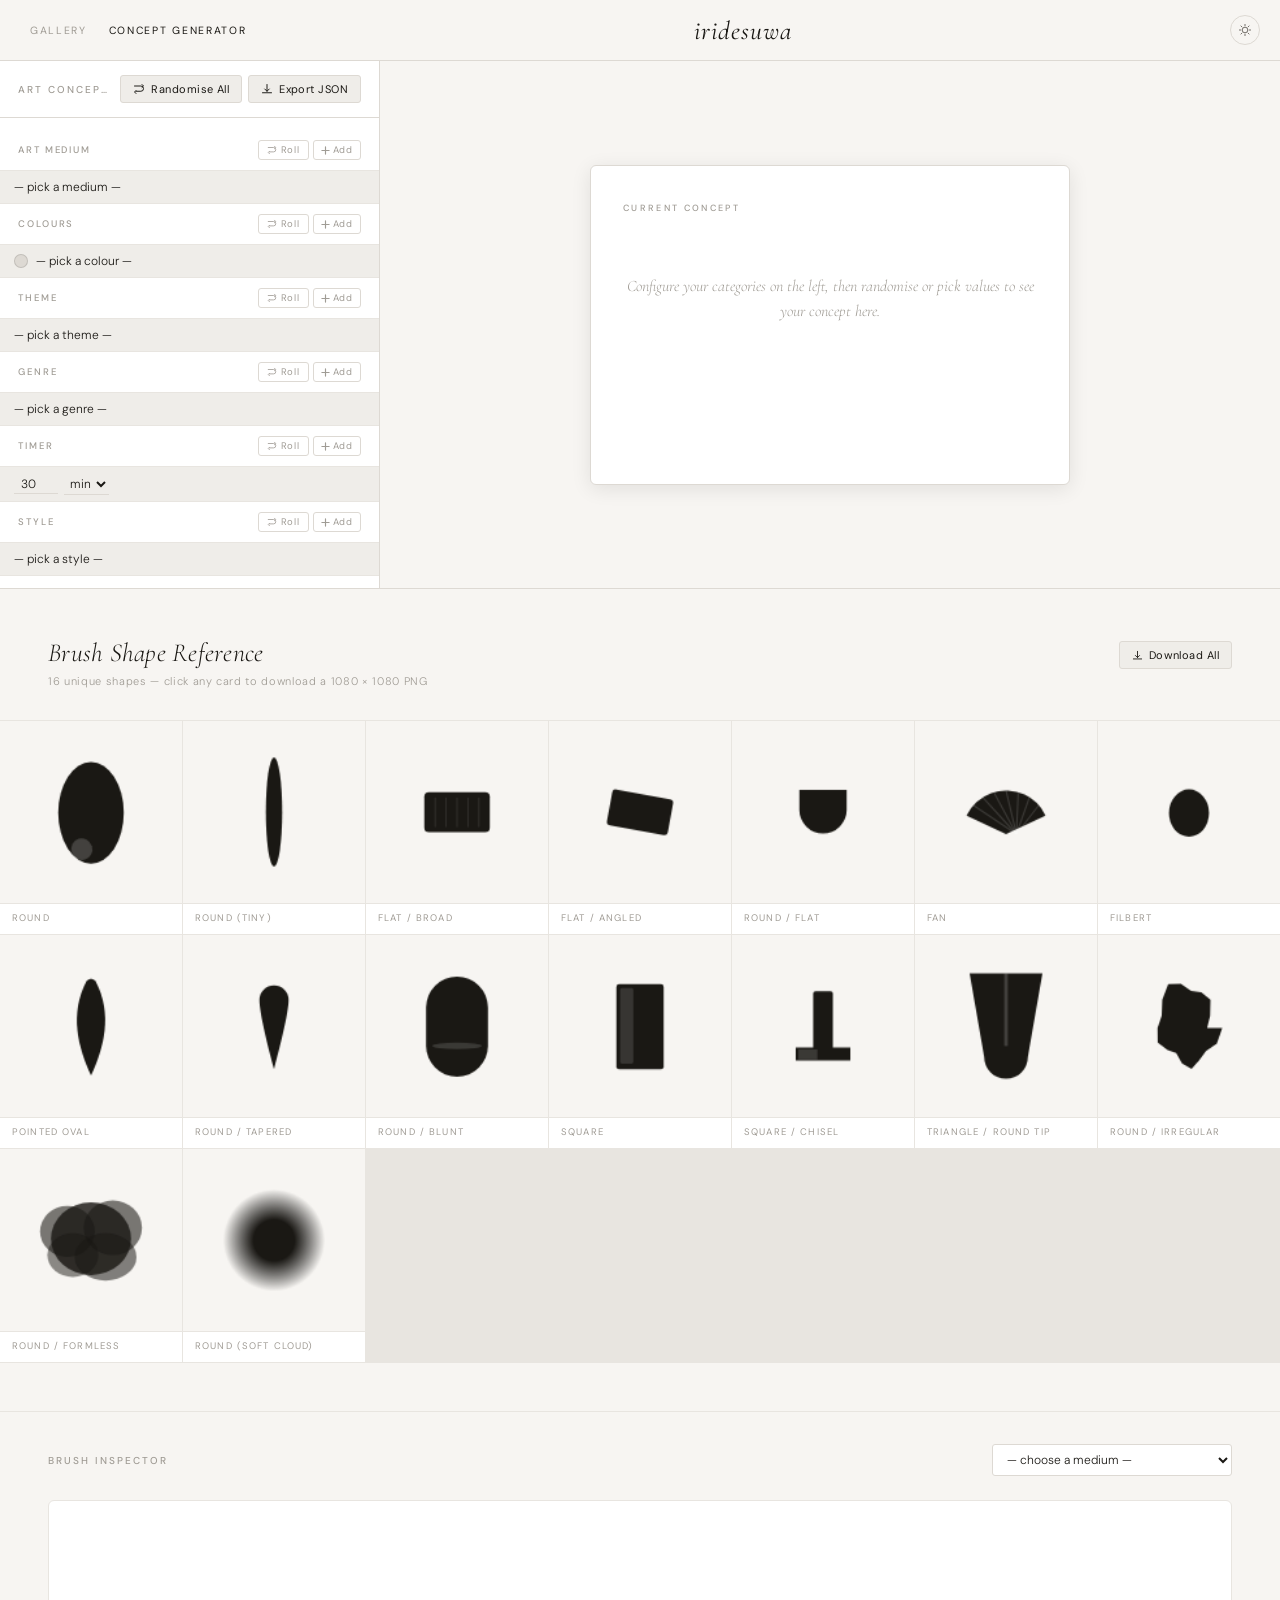
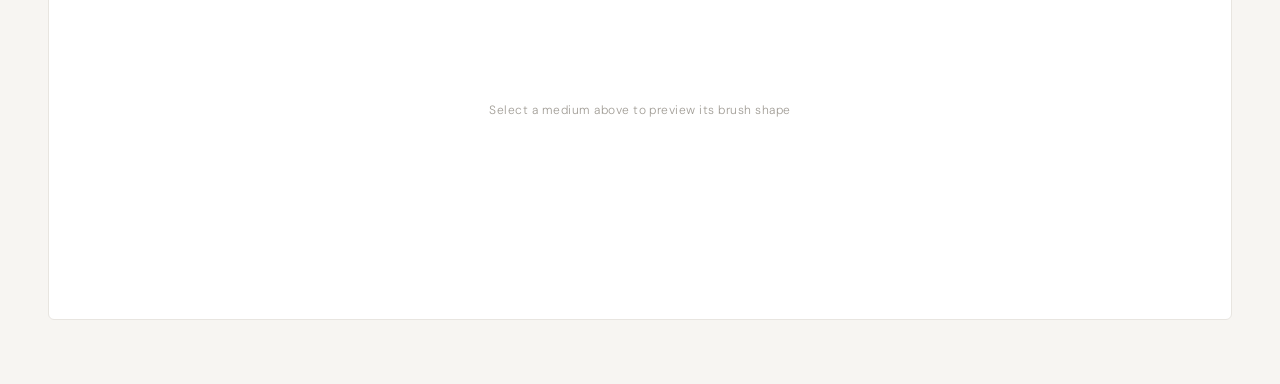
==== commit 7956f52f: "Update concept.html" ====
--- a/concept.html
+++ b/concept.html
@@ -86,16 +86,14 @@
 
       <!-- LEFT: comparison panel (hidden until (+) clicked) -->
       <div class="medium-compare-panel" id="mediumComparePanel" style="display:none">
-        <div class="modal-header">
-          <span class="panel-title medium-compare-title">Compare with…</span>
+        <div class="modal-header medium-compare-header">
+          <span class="panel-title medium-compare-title">Compare</span>
+          <select class="medium-compare-select" id="mediumCompareSelect">
+            <option value="">— choose a medium —</option>
+          </select>
           <button class="panel-close-btn" id="mediumCompareClose" title="Close comparison">
             <svg width="16" height="16" viewBox="0 0 16 16" fill="none"><path d="M2 2l12 12M14 2L2 14" stroke="currentColor" stroke-width="1.4" stroke-linecap="round"/></svg>
           </button>
-        </div>
-        <div class="medium-compare-select-wrap">
-          <select class="cat-value-select medium-compare-select" id="mediumCompareSelect">
-            <option value="">— choose a medium to compare —</option>
-          </select>
         </div>
         <div class="modal-body medium-detail-body" id="mediumCompareBody">
           <p class="medium-compare-empty">Select a medium above to see its details side by side.</p>
--- a/css/concept.css
+++ b/css/concept.css
@@ -63,6 +63,10 @@
   text-transform: uppercase;
   color: var(--text-faint);
   white-space: nowrap;
+  overflow: hidden;
+  text-overflow: ellipsis;
+  min-width: 0;
+  flex-shrink: 1;
 }
 .gen-header-actions {
   display: flex;
@@ -456,25 +460,27 @@
 .medium-compare-title {
   font-size: 11px;
   letter-spacing: 0.18em;
-}
-
-.medium-compare-select-wrap {
-  padding: 10px 20px;
-  border-bottom: 1px solid var(--border);
-  flex-shrink: 0;
+  white-space: nowrap;
+  flex-shrink: 0;
+}
+
+/* Header holds: label | dropdown (flex:1) | close btn */
+.medium-compare-header {
+  gap: 10px;
 }
 
 .medium-compare-select {
-  width: 100%;
-  font-family: var(--font-body);
-  font-size: 12px;
+  flex: 1;
+  min-width: 0;
+  font-family: var(--font-body);
+  font-size: 11.5px;
   font-weight: 300;
   color: var(--text);
   background: var(--bg-2);
   border: 1px solid var(--border);
   border-radius: var(--radius);
   outline: none;
-  padding: 6px 8px;
+  padding: 5px 8px;
   cursor: pointer;
   transition: border-color var(--transition);
 }
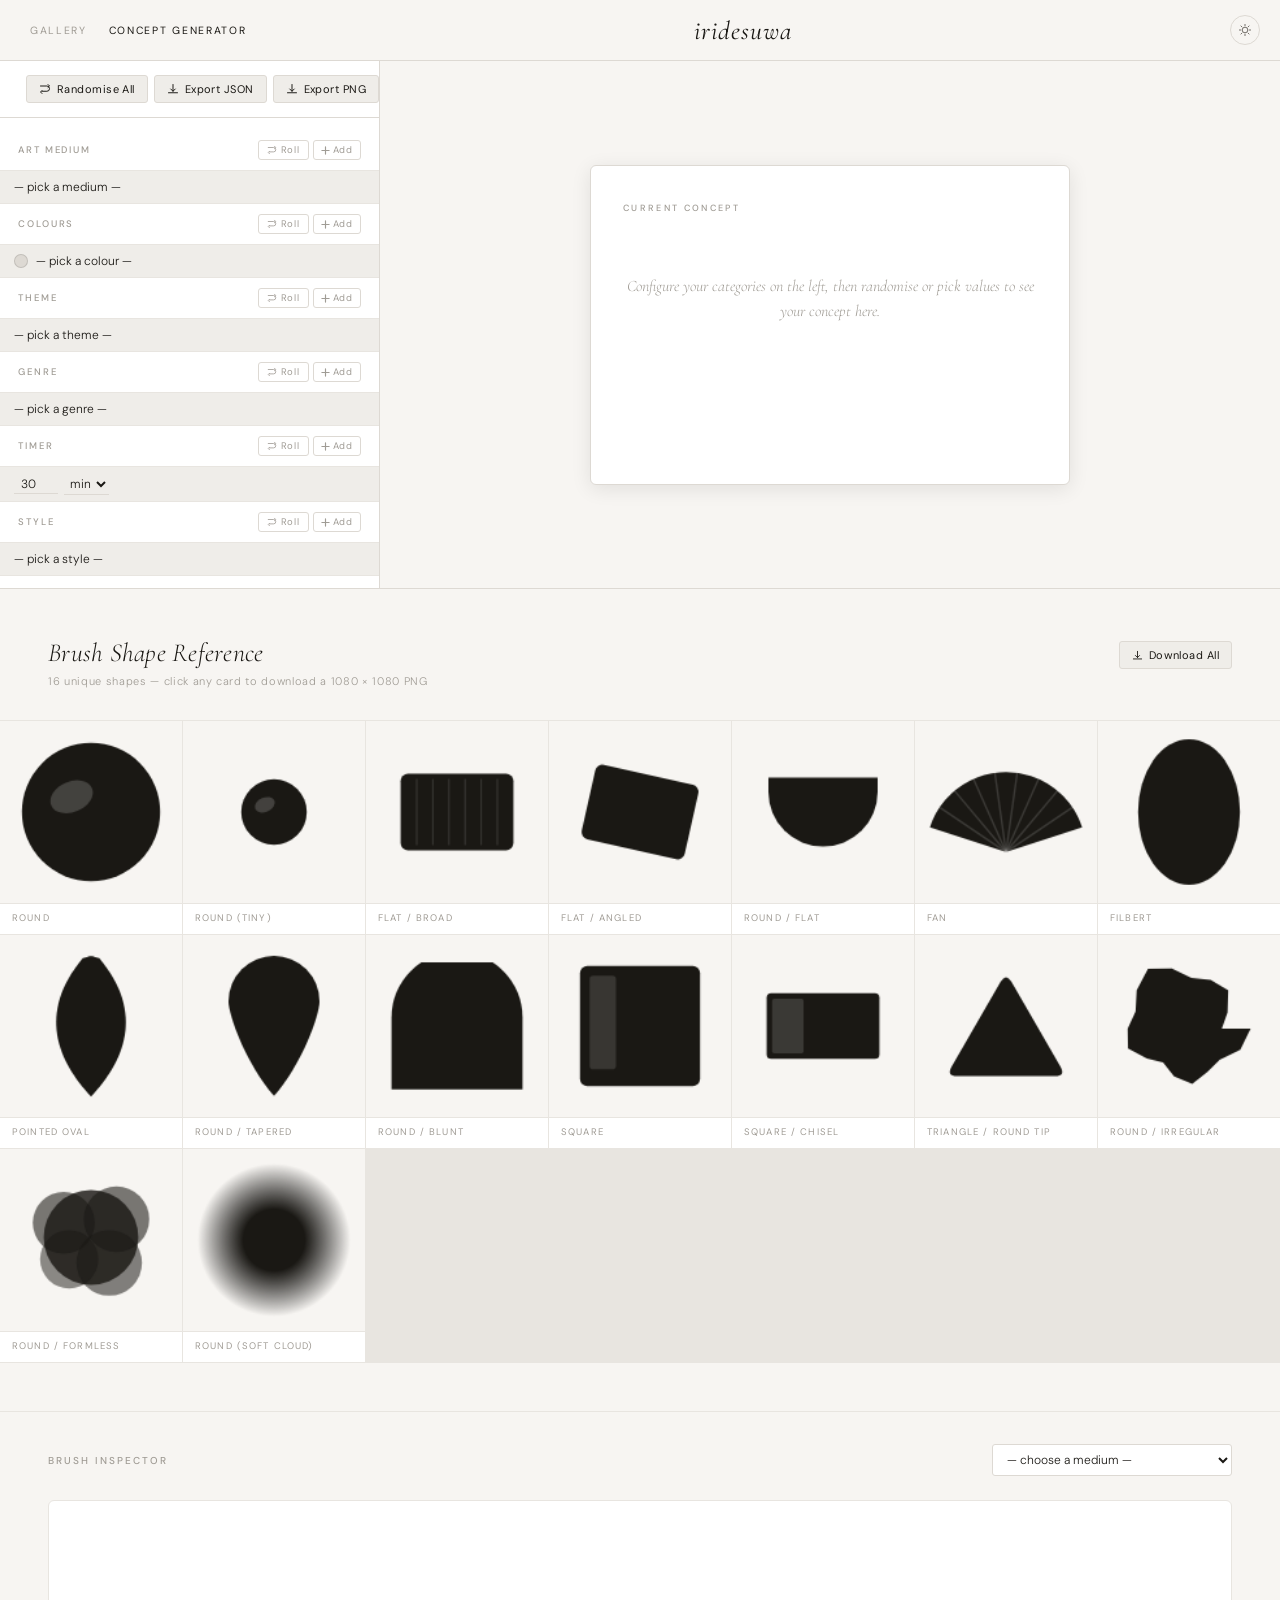
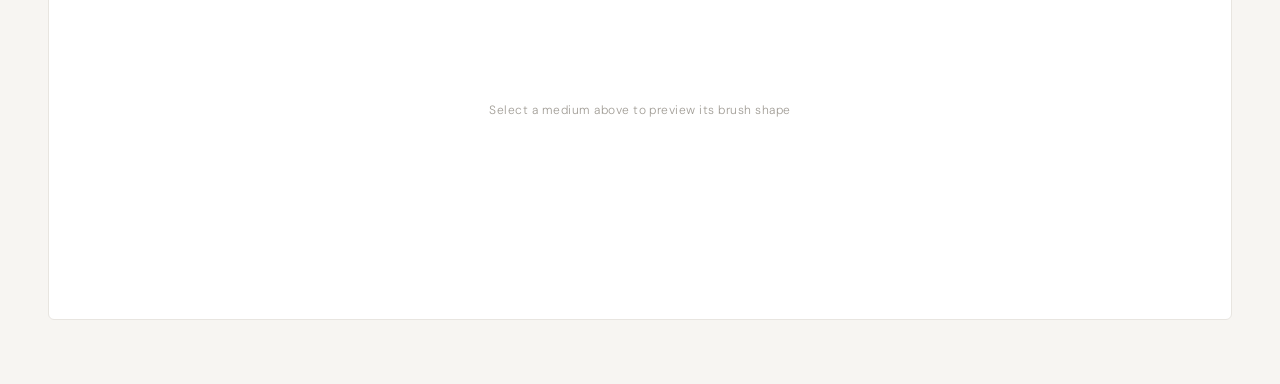
==== commit ed478c22: "Add PNG download button to concept.html" ====
--- a/concept.html
+++ b/concept.html
@@ -52,6 +52,10 @@
           <button class="panel-btn sm" id="downloadJsonBtn" title="Download as JSON">
             <svg width="12" height="12" viewBox="0 0 16 16" fill="none"><path d="M8 2v9M5 8l3 3 3-3" stroke="currentColor" stroke-width="1.3" stroke-linecap="round" stroke-linejoin="round"/><path d="M2 13h12" stroke="currentColor" stroke-width="1.3" stroke-linecap="round"/></svg>
             Export JSON
+          </button>
+          <button class="panel-btn sm" id="downloadPngBtn" title="Download concept as PNG">
+            <svg width="12" height="12" viewBox="0 0 16 16" fill="none"><path d="M8 2v9M5 8l3 3 3-3" stroke="currentColor" stroke-width="1.3" stroke-linecap="round" stroke-linejoin="round"/><path d="M2 13h12" stroke="currentColor" stroke-width="1.3" stroke-linecap="round"/></svg>
+            Export PNG
           </button>
         </div>
       </div>
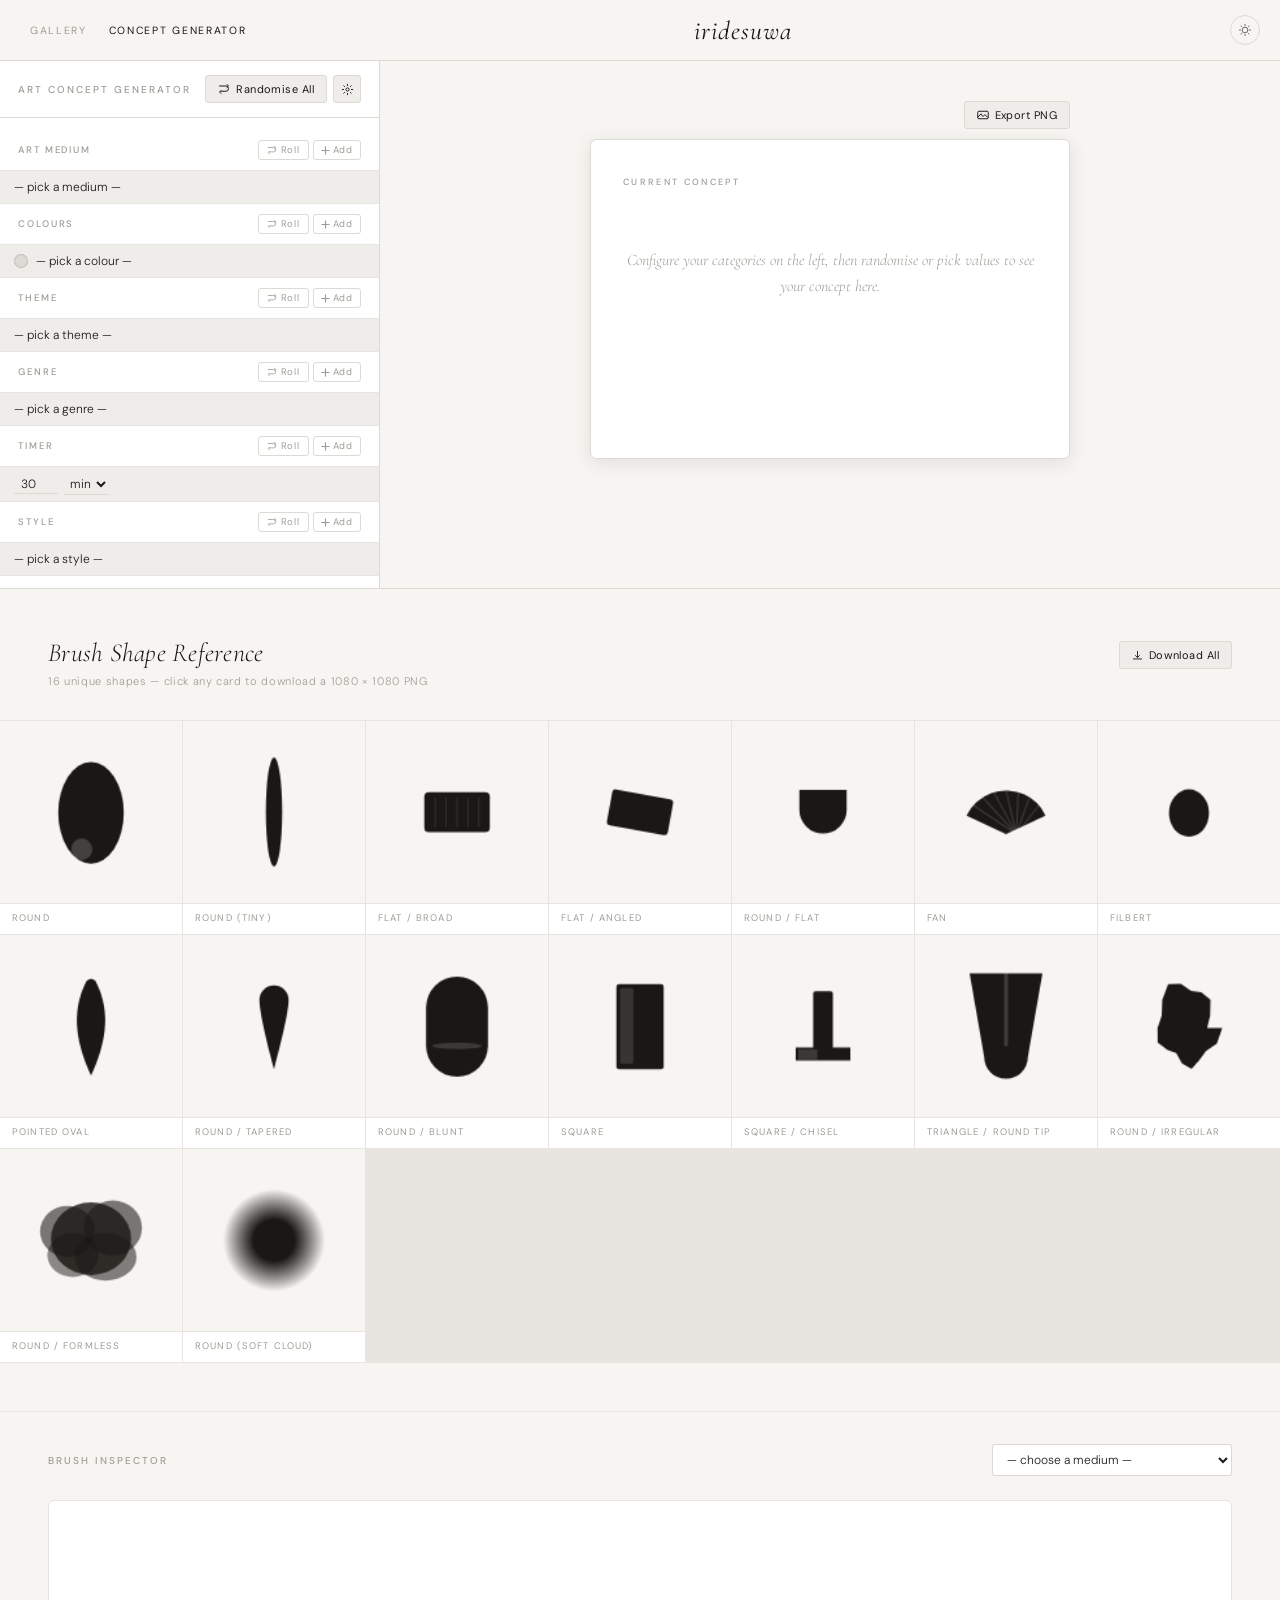
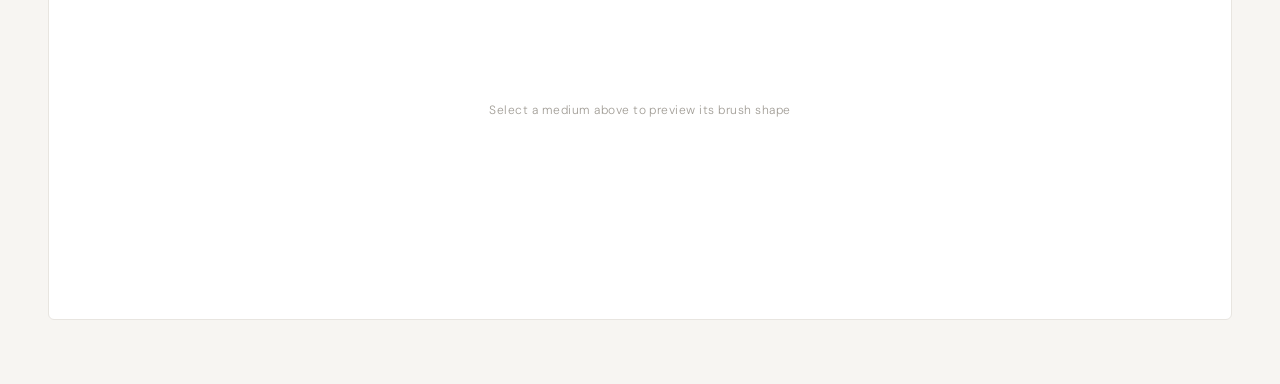
==== commit 929bede2: "Refactor buttons and settings menu in concept.html" ====
--- a/concept.html
+++ b/concept.html
@@ -45,18 +45,31 @@
       <div class="gen-panel-header">
         <span class="gen-panel-title">Art Concept Generator</span>
         <div class="gen-header-actions">
+          <!-- Randomise All stays visible as primary action -->
           <button class="panel-btn sm" id="randomiseAllBtn" title="Randomise all categories">
             <svg width="12" height="12" viewBox="0 0 16 16" fill="none"><path d="M2 4h8.5a3.5 3.5 0 013.5 3.5v0a3.5 3.5 0 01-3.5 3.5H4" stroke="currentColor" stroke-width="1.3" stroke-linecap="round"/><path d="M12 2l2 2-2 2M4 10l-2 2 2 2" stroke="currentColor" stroke-width="1.3" stroke-linecap="round" stroke-linejoin="round"/></svg>
             Randomise All
           </button>
-          <button class="panel-btn sm" id="downloadJsonBtn" title="Download as JSON">
-            <svg width="12" height="12" viewBox="0 0 16 16" fill="none"><path d="M8 2v9M5 8l3 3 3-3" stroke="currentColor" stroke-width="1.3" stroke-linecap="round" stroke-linejoin="round"/><path d="M2 13h12" stroke="currentColor" stroke-width="1.3" stroke-linecap="round"/></svg>
-            Export JSON
-          </button>
-          <button class="panel-btn sm" id="downloadPngBtn" title="Download concept as PNG">
-            <svg width="12" height="12" viewBox="0 0 16 16" fill="none"><path d="M8 2v9M5 8l3 3 3-3" stroke="currentColor" stroke-width="1.3" stroke-linecap="round" stroke-linejoin="round"/><path d="M2 13h12" stroke="currentColor" stroke-width="1.3" stroke-linecap="round"/></svg>
-            Export PNG
-          </button>
+          <!-- Settings / actions menu -->
+          <div class="gen-settings-wrap" id="genSettingsWrap">
+            <button class="panel-btn sm icon-only" id="genSettingsBtn" title="Generator options" aria-haspopup="true" aria-expanded="false">
+              <svg width="13" height="13" viewBox="0 0 20 20" fill="none">
+                <circle cx="10" cy="10" r="2.5" stroke="currentColor" stroke-width="1.4"/>
+                <path d="M10 2v2M10 16v2M2 10h2M16 10h2M4.22 4.22l1.42 1.42M14.36 14.36l1.42 1.42M4.22 15.78l1.42-1.42M14.36 5.64l1.42-1.42" stroke="currentColor" stroke-width="1.4" stroke-linecap="round"/>
+              </svg>
+            </button>
+            <div class="gen-settings-menu" id="genSettingsMenu" role="menu">
+              <button class="gen-settings-item" id="downloadJsonBtn" role="menuitem">
+                <svg width="12" height="12" viewBox="0 0 16 16" fill="none"><path d="M8 2v9M5 8l3 3 3-3" stroke="currentColor" stroke-width="1.3" stroke-linecap="round" stroke-linejoin="round"/><path d="M2 13h12" stroke="currentColor" stroke-width="1.3" stroke-linecap="round"/></svg>
+                Export JSON
+              </button>
+              <button class="gen-settings-item" id="importJsonBtn" role="menuitem">
+                <svg width="12" height="12" viewBox="0 0 16 16" fill="none"><path d="M8 11V2M5 5l3-3 3 3" stroke="currentColor" stroke-width="1.3" stroke-linecap="round" stroke-linejoin="round"/><path d="M2 13h12" stroke="currentColor" stroke-width="1.3" stroke-linecap="round"/></svg>
+                Import JSON
+              </button>
+              <input type="file" id="importJsonFile" accept=".json,application/json" style="display:none">
+            </div>
+          </div>
         </div>
       </div>
 
@@ -67,7 +80,14 @@
 
     <!-- ── RIGHT: PREVIEW CARD ── -->
     <section class="concept-preview-area">
-      <div class="concept-preview-card" id="previewCard">
+      <div class="preview-area-inner">
+        <div class="preview-top-bar">
+          <button class="panel-btn sm" id="exportPngBtn" title="Export concept as PNG">
+            <svg width="12" height="12" viewBox="0 0 16 16" fill="none"><rect x="1" y="3" width="14" height="10" rx="1.5" stroke="currentColor" stroke-width="1.3"/><path d="M1 11l4-4 3 3 2.5-2.5L14 11" stroke="currentColor" stroke-width="1.3" stroke-linecap="round" stroke-linejoin="round"/><circle cx="5.5" cy="7" r="1" fill="currentColor"/></svg>
+            Export PNG
+          </button>
+        </div>
+        <div class="concept-preview-card" id="previewCard">
         <div class="preview-label">Current Concept</div>
         <div class="preview-content" id="previewContent">
           <p class="preview-empty">Configure your categories on the left, then randomise or pick values to see your concept here.</p>
@@ -79,7 +99,8 @@
           </svg>
           <div class="timer-text" id="timerText">—</div>
         </div>
-      </div>
+        </div><!-- /.concept-preview-card -->
+      </div><!-- /.preview-area-inner -->
     </section>
 
   </main>
--- a/css/concept.css
+++ b/css/concept.css
@@ -977,3 +977,97 @@
 body:has(.brush-shape-section) {
   overflow-y: auto;
 }
+
+/* ─── SETTINGS GEAR BUTTON (icon-only panel-btn variant) ─── */
+.panel-btn.icon-only {
+  padding: 0;
+  width: 28px;
+  height: 28px;
+  justify-content: center;
+  flex-shrink: 0;
+}
+
+/* ─── GENERATOR SETTINGS DROPDOWN MENU ─── */
+.gen-settings-wrap {
+  position: relative;
+  display: inline-flex;
+}
+
+.gen-settings-menu {
+  position: absolute;
+  top: calc(100% + 6px);
+  right: 0;
+  background: var(--surface);
+  border: 1px solid var(--border);
+  border-radius: var(--radius-md);
+  box-shadow: var(--shadow-md);
+  min-width: 148px;
+  z-index: 200;
+  display: none;
+  flex-direction: column;
+  padding: 4px;
+  animation: menuIn 0.14s cubic-bezier(0.4, 0, 0.2, 1);
+  transform-origin: top right;
+}
+.gen-settings-menu.open {
+  display: flex;
+}
+@keyframes menuIn {
+  from { opacity: 0; transform: scale(0.94); }
+  to   { opacity: 1; transform: scale(1); }
+}
+
+.gen-settings-item {
+  display: flex;
+  align-items: center;
+  gap: 8px;
+  width: 100%;
+  background: none;
+  border: none;
+  border-radius: var(--radius);
+  color: var(--text-mid);
+  font-family: var(--font-body);
+  font-size: 11.5px;
+  font-weight: 400;
+  letter-spacing: 0.05em;
+  padding: 7px 10px;
+  cursor: pointer;
+  text-align: left;
+  transition: background var(--transition), color var(--transition);
+  white-space: nowrap;
+}
+.gen-settings-item:hover {
+  background: var(--bg-2);
+  color: var(--text);
+}
+.gen-settings-item svg {
+  flex-shrink: 0;
+  color: var(--text-faint);
+}
+
+/* ─── PREVIEW AREA INNER WRAPPER ─── */
+.preview-area-inner {
+  display: flex;
+  flex-direction: column;
+  align-items: center;
+  gap: 10px;
+  width: 100%;
+  max-width: 480px;
+}
+
+/* ─── PREVIEW TOP BAR (Export PNG row above card) ─── */
+.preview-top-bar {
+  display: flex;
+  justify-content: flex-end;
+  width: 100%;
+}
+
+/* Override: concept-preview-area now centers its inner wrapper */
+.concept-preview-area {
+  align-items: flex-start;
+  padding-top: 40px;
+}
+.preview-area-inner .concept-preview-card {
+  width: 100%;
+  max-width: 100%;
+}
